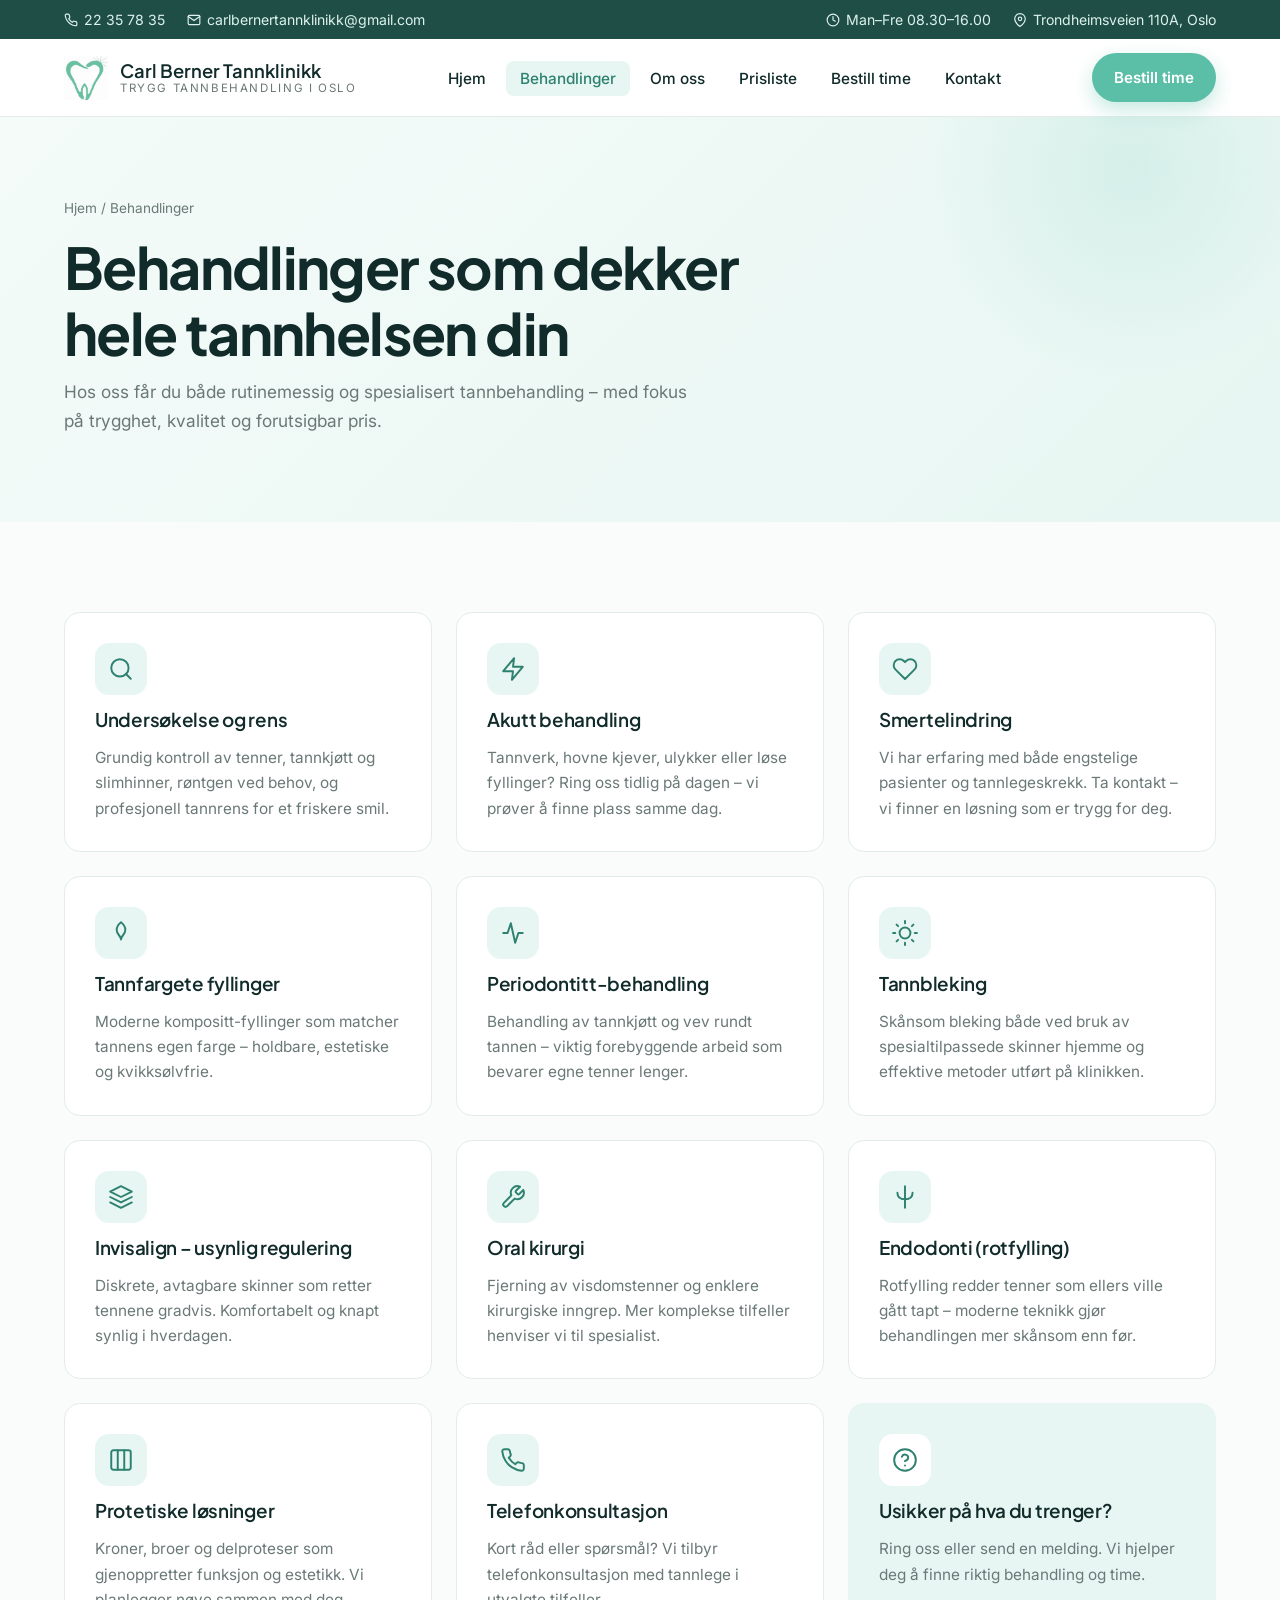
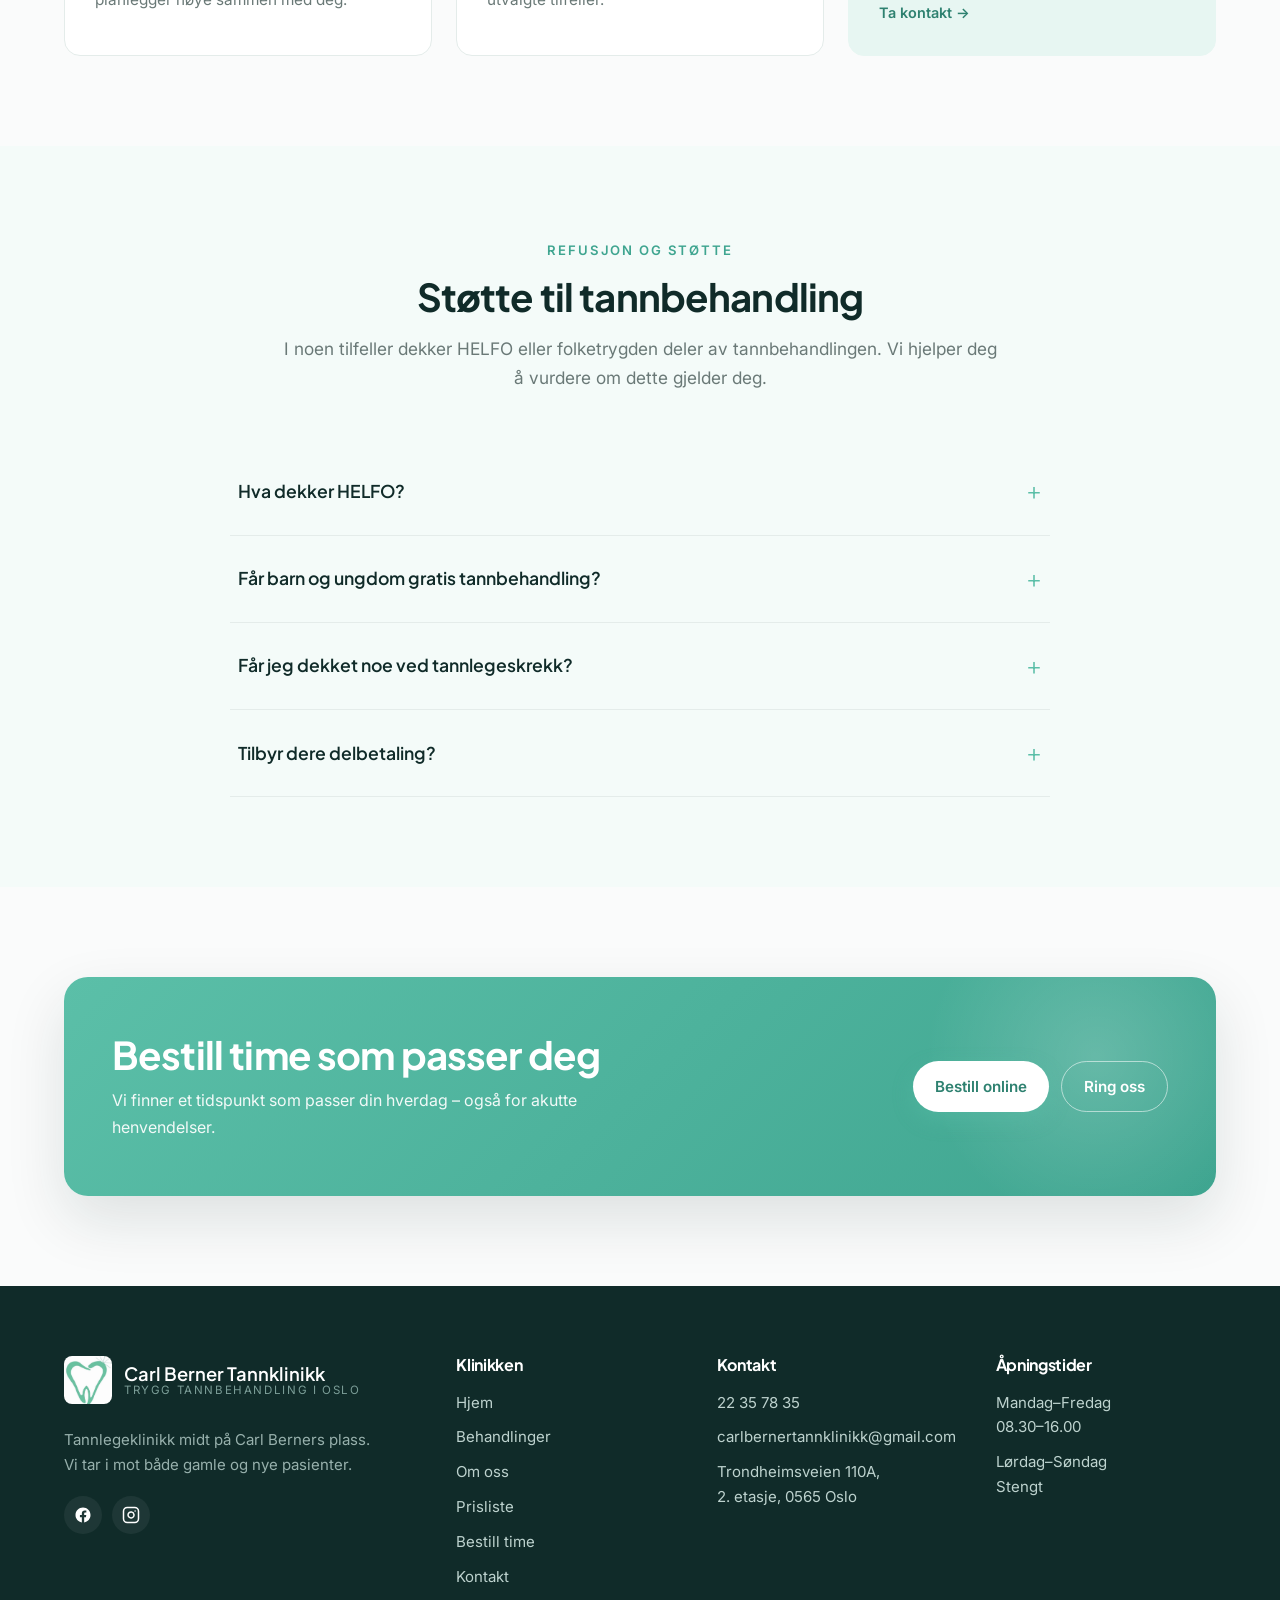
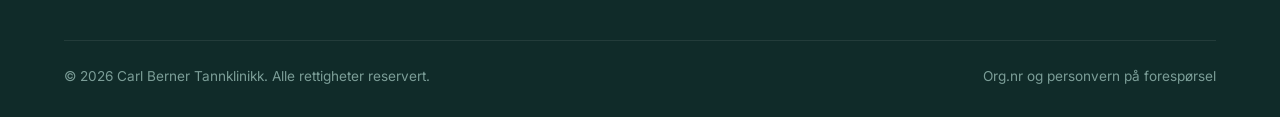
==== behandlinger.html @ 20207549 "Initial commit: Carl Berner Tannklinikk website Modern static site for Carl Berner Tannklinikk with:" ====
<!DOCTYPE html>
<html lang="no">
<head>
  <meta charset="UTF-8" />
  <meta name="viewport" content="width=device-width, initial-scale=1.0" />
  <title>Behandlinger – Carl Berner Tannklinikk</title>
  <meta name="description" content="Vi tilbyr et bredt spekter av tannbehandlinger: undersøkelse, akutt, Invisalign, bleking, fyllinger, kirurgi, rotfylling og protetiske løsninger." />
  <link rel="icon" type="image/png" href="images/logo-symbol.jpg" />
  <link rel="preconnect" href="https://fonts.googleapis.com">
  <link rel="preconnect" href="https://fonts.gstatic.com" crossorigin>
  <link href="https://fonts.googleapis.com/css2?family=Plus+Jakarta+Sans:wght@400;500;600;700;800&family=Inter:wght@400;500;600;700&display=swap" rel="stylesheet">
  <link rel="stylesheet" href="css/style.css" />
</head>
<body>

  <div class="topbar">
    <div class="inner">
      <div class="left">
        <a class="item" href="tel:+4722357835">
          <svg viewBox="0 0 24 24" fill="none" stroke="currentColor" stroke-width="2" stroke-linecap="round" stroke-linejoin="round"><path d="M22 16.92v3a2 2 0 0 1-2.18 2 19.79 19.79 0 0 1-8.63-3.07 19.5 19.5 0 0 1-6-6 19.79 19.79 0 0 1-3.07-8.67A2 2 0 0 1 4.11 2h3a2 2 0 0 1 2 1.72c.13.96.37 1.9.72 2.81a2 2 0 0 1-.45 2.11L8.09 9.91a16 16 0 0 0 6 6l1.27-1.27a2 2 0 0 1 2.11-.45c.91.35 1.85.59 2.81.72A2 2 0 0 1 22 16.92z"/></svg>
          22 35 78 35
        </a>
        <a class="item hide-mobile" href="mailto:carlbernertannklinikk@gmail.com">
          <svg viewBox="0 0 24 24" fill="none" stroke="currentColor" stroke-width="2" stroke-linecap="round" stroke-linejoin="round"><path d="M4 4h16c1.1 0 2 .9 2 2v12c0 1.1-.9 2-2 2H4c-1.1 0-2-.9-2-2V6c0-1.1.9-2 2-2z"/><polyline points="22,6 12,13 2,6"/></svg>
          carlbernertannklinikk@gmail.com
        </a>
      </div>
      <div class="right">
        <span class="item">
          <svg viewBox="0 0 24 24" fill="none" stroke="currentColor" stroke-width="2" stroke-linecap="round" stroke-linejoin="round"><circle cx="12" cy="12" r="10"/><polyline points="12 6 12 12 16 14"/></svg>
          Man–Fre 08.30–16.00
        </span>
        <span class="item hide-mobile">
          <svg viewBox="0 0 24 24" fill="none" stroke="currentColor" stroke-width="2" stroke-linecap="round" stroke-linejoin="round"><path d="M21 10c0 7-9 13-9 13s-9-6-9-13a9 9 0 0 1 18 0z"/><circle cx="12" cy="10" r="3"/></svg>
          Trondheimsveien 110A, Oslo
        </span>
      </div>
    </div>
  </div>

  <header class="site-header">
    <nav class="nav" aria-label="Hovedmeny">
      <a href="index.html" class="brand">
        <img src="images/logo-symbol.jpg" alt="Carl Berner Tannklinikk logo" />
        <span class="word">
          <b>Carl Berner Tannklinikk</b>
          <small>Trygg tannbehandling i Oslo</small>
        </span>
      </a>
      <ul class="nav-links">
        <li><a href="index.html">Hjem</a></li>
        <li><a href="behandlinger.html">Behandlinger</a></li>
        <li><a href="om-oss.html">Om oss</a></li>
        <li><a href="prisliste.html">Prisliste</a></li>
        <li><a href="bestill-time.html">Bestill time</a></li>
        <li><a href="kontakt.html">Kontakt</a></li>
      </ul>
      <div class="nav-cta">
        <a class="btn btn-primary" href="bestill-time.html">Bestill time</a>
        <button class="menu-toggle" aria-label="Åpne meny" aria-expanded="false"><span></span></button>
      </div>
    </nav>
  </header>

  <!-- Page header -->
  <section class="page-header">
    <div class="container">
      <div class="crumbs"><a href="index.html">Hjem</a> / Behandlinger</div>
      <h1>Behandlinger som dekker hele tannhelsen din</h1>
      <p>Hos oss får du både rutinemessig og spesialisert tannbehandling – med fokus på trygghet, kvalitet og forutsigbar pris.</p>
    </div>
  </section>

  <!-- Treatments -->
  <section>
    <div class="container">
      <div class="services-grid">
        <article id="undersokelse" class="service-card reveal">
          <div class="icon">
            <svg viewBox="0 0 24 24" fill="none" stroke="currentColor" stroke-width="1.8" stroke-linecap="round" stroke-linejoin="round"><circle cx="11" cy="11" r="8"/><line x1="21" y1="21" x2="16.65" y2="16.65"/></svg>
          </div>
          <h3>Undersøkelse og rens</h3>
          <p>Grundig kontroll av tenner, tannkjøtt og slimhinner, røntgen ved behov, og profesjonell tannrens for et friskere smil.</p>
        </article>

        <article id="akutt" class="service-card reveal">
          <div class="icon">
            <svg viewBox="0 0 24 24" fill="none" stroke="currentColor" stroke-width="1.8" stroke-linecap="round" stroke-linejoin="round"><polygon points="13 2 3 14 12 14 11 22 21 10 12 10 13 2"/></svg>
          </div>
          <h3>Akutt behandling</h3>
          <p>Tannverk, hovne kjever, ulykker eller løse fyllinger? Ring oss tidlig på dagen – vi prøver å finne plass samme dag.</p>
        </article>

        <article id="smerte" class="service-card reveal">
          <div class="icon">
            <svg viewBox="0 0 24 24" fill="none" stroke="currentColor" stroke-width="1.8" stroke-linecap="round" stroke-linejoin="round"><path d="M20.84 4.61a5.5 5.5 0 0 0-7.78 0L12 5.67l-1.06-1.06a5.5 5.5 0 0 0-7.78 7.78l1.06 1.06L12 21.23l7.78-7.78 1.06-1.06a5.5 5.5 0 0 0 0-7.78z"/></svg>
          </div>
          <h3>Smertelindring</h3>
          <p>Vi har erfaring med både engstelige pasienter og tannlegeskrekk. Ta kontakt – vi finner en løsning som er trygg for deg.</p>
        </article>

        <article id="fyllinger" class="service-card reveal">
          <div class="icon">
            <svg viewBox="0 0 24 24" fill="none" stroke="currentColor" stroke-width="1.8" stroke-linecap="round" stroke-linejoin="round"><path d="M12 2C9.5 4 8 6.5 8 9c0 5 4 5 4 9 0-4 4-4 4-9 0-2.5-1.5-5-4-7z"/></svg>
          </div>
          <h3>Tannfargete fyllinger</h3>
          <p>Moderne kompositt-fyllinger som matcher tannens egen farge – holdbare, estetiske og kvikksølvfrie.</p>
        </article>

        <article id="periodontitt" class="service-card reveal">
          <div class="icon">
            <svg viewBox="0 0 24 24" fill="none" stroke="currentColor" stroke-width="1.8" stroke-linecap="round" stroke-linejoin="round"><path d="M3 12h4l3-9 4 18 3-9h4"/></svg>
          </div>
          <h3>Periodontitt-behandling</h3>
          <p>Behandling av tannkjøtt og vev rundt tannen – viktig forebyggende arbeid som bevarer egne tenner lenger.</p>
        </article>

        <article id="bleking" class="service-card reveal">
          <div class="icon">
            <svg viewBox="0 0 24 24" fill="none" stroke="currentColor" stroke-width="1.8" stroke-linecap="round" stroke-linejoin="round"><circle cx="12" cy="12" r="5"/><line x1="12" y1="1" x2="12" y2="3"/><line x1="12" y1="21" x2="12" y2="23"/><line x1="4.22" y1="4.22" x2="5.64" y2="5.64"/><line x1="18.36" y1="18.36" x2="19.78" y2="19.78"/><line x1="1" y1="12" x2="3" y2="12"/><line x1="21" y1="12" x2="23" y2="12"/><line x1="4.22" y1="19.78" x2="5.64" y2="18.36"/><line x1="18.36" y1="5.64" x2="19.78" y2="4.22"/></svg>
          </div>
          <h3>Tannbleking</h3>
          <p>Skånsom bleking både ved bruk av spesialtilpassede skinner hjemme og effektive metoder utført på klinikken.</p>
        </article>

        <article id="invisalign" class="service-card reveal">
          <div class="icon">
            <svg viewBox="0 0 24 24" fill="none" stroke="currentColor" stroke-width="1.8" stroke-linecap="round" stroke-linejoin="round"><path d="M12 2L2 7l10 5 10-5-10-5z"/><polyline points="2 17 12 22 22 17"/><polyline points="2 12 12 17 22 12"/></svg>
          </div>
          <h3>Invisalign – usynlig regulering</h3>
          <p>Diskrete, avtagbare skinner som retter tennene gradvis. Komfortabelt og knapt synlig i hverdagen.</p>
        </article>

        <article id="kirurgi" class="service-card reveal">
          <div class="icon">
            <svg viewBox="0 0 24 24" fill="none" stroke="currentColor" stroke-width="1.8" stroke-linecap="round" stroke-linejoin="round"><path d="M14.7 6.3a1 1 0 0 0 0 1.4l1.6 1.6a1 1 0 0 0 1.4 0l3.77-3.77a6 6 0 0 1-7.94 7.94l-6.91 6.91a2.12 2.12 0 0 1-3-3l6.91-6.91a6 6 0 0 1 7.94-7.94l-3.76 3.76z"/></svg>
          </div>
          <h3>Oral kirurgi</h3>
          <p>Fjerning av visdomstenner og enklere kirurgiske inngrep. Mer komplekse tilfeller henviser vi til spesialist.</p>
        </article>

        <article id="endodonti" class="service-card reveal">
          <div class="icon">
            <svg viewBox="0 0 24 24" fill="none" stroke="currentColor" stroke-width="1.8" stroke-linecap="round" stroke-linejoin="round"><path d="M12 2v20"/><path d="M5 8c0 4 3 6 7 6s7-2 7-6"/></svg>
          </div>
          <h3>Endodonti (rotfylling)</h3>
          <p>Rotfylling redder tenner som ellers ville gått tapt – moderne teknikk gjør behandlingen mer skånsom enn før.</p>
        </article>

        <article id="protetikk" class="service-card reveal">
          <div class="icon">
            <svg viewBox="0 0 24 24" fill="none" stroke="currentColor" stroke-width="1.8" stroke-linecap="round" stroke-linejoin="round"><rect x="3" y="3" width="18" height="18" rx="2" ry="2"/><line x1="9" y1="3" x2="9" y2="21"/><line x1="15" y1="3" x2="15" y2="21"/></svg>
          </div>
          <h3>Protetiske løsninger</h3>
          <p>Kroner, broer og delproteser som gjenoppretter funksjon og estetikk. Vi planlegger nøye sammen med deg.</p>
        </article>

        <article id="telefon" class="service-card reveal">
          <div class="icon">
            <svg viewBox="0 0 24 24" fill="none" stroke="currentColor" stroke-width="1.8" stroke-linecap="round" stroke-linejoin="round"><path d="M22 16.92v3a2 2 0 0 1-2.18 2 19.79 19.79 0 0 1-8.63-3.07 19.5 19.5 0 0 1-6-6 19.79 19.79 0 0 1-3.07-8.67A2 2 0 0 1 4.11 2h3a2 2 0 0 1 2 1.72c.13.96.37 1.9.72 2.81a2 2 0 0 1-.45 2.11L8.09 9.91a16 16 0 0 0 6 6l1.27-1.27a2 2 0 0 1 2.11-.45c.91.35 1.85.59 2.81.72A2 2 0 0 1 22 16.92z"/></svg>
          </div>
          <h3>Telefonkonsultasjon</h3>
          <p>Kort råd eller spørsmål? Vi tilbyr telefonkonsultasjon med tannlege i utvalgte tilfeller.</p>
        </article>

        <article id="hvilken" class="service-card reveal" style="background:var(--primary-soft); border-color:var(--primary-soft);">
          <div class="icon" style="background:#fff;">
            <svg viewBox="0 0 24 24" fill="none" stroke="currentColor" stroke-width="1.8" stroke-linecap="round" stroke-linejoin="round"><circle cx="12" cy="12" r="10"/><path d="M9.09 9a3 3 0 0 1 5.83 1c0 2-3 3-3 3"/><line x1="12" y1="17" x2="12.01" y2="17"/></svg>
          </div>
          <h3>Usikker på hva du trenger?</h3>
          <p>Ring oss eller send en melding. Vi hjelper deg å finne riktig behandling og time.</p>
          <a class="more" href="kontakt.html">Ta kontakt →</a>
        </article>
      </div>
    </div>
  </section>

  <!-- Støtte -->
  <section class="bg-soft">
    <div class="container">
      <div class="section-head reveal">
        <span class="eyebrow">Refusjon og støtte</span>
        <h2>Støtte til tannbehandling</h2>
        <p>I noen tilfeller dekker HELFO eller folketrygden deler av tannbehandlingen. Vi hjelper deg å vurdere om dette gjelder deg.</p>
      </div>

      <div class="faq-list">
        <details class="faq-item reveal">
          <summary>Hva dekker HELFO?</summary>
          <div class="answer">HELFO kan gi støtte ved blant annet alvorlig periodontitt, sjeldne tilstander, ulykker og kirurgi i munnhulen. Du må normalt være henvist eller ha utredning. Vi vurderer dette i samråd med deg under undersøkelse.</div>
        </details>
        <details class="faq-item reveal">
          <summary>Får barn og ungdom gratis tannbehandling?</summary>
          <div class="answer">Barn og unge under 19 år har rett til gratis behandling i den offentlige tannhelsetjenesten. For unge voksne 19–24 år dekker det offentlige normalt 75 % i offentlig regi. Vi er en privat klinikk og henviser eventuelt videre.</div>
        </details>
        <details class="faq-item reveal">
          <summary>Får jeg dekket noe ved tannlegeskrekk?</summary>
          <div class="answer">Det finnes egne ordninger (TOO) for personer med tortur, overgrep eller alvorlig tannlegeskrekk. Vi er ikke en TOO-klinikk, men vi tar gjerne en samtale om hvordan vi best kan hjelpe deg.</div>
        </details>
        <details class="faq-item reveal">
          <summary>Tilbyr dere delbetaling?</summary>
          <div class="answer">For større behandlinger snakker vi gjerne med deg om muligheter for ekstern delbetaling/finansiering via vanlige aktører. Du får en tydelig plan og pris i forkant.</div>
        </details>
      </div>
    </div>
  </section>

  <!-- CTA -->
  <section>
    <div class="container">
      <div class="cta-banner reveal">
        <div>
          <h2>Bestill time som passer deg</h2>
          <p>Vi finner et tidspunkt som passer din hverdag – også for akutte henvendelser.</p>
        </div>
        <div class="actions">
          <a class="btn btn-primary" href="bestill-time.html">Bestill online</a>
          <a class="btn btn-ghost" href="tel:+4722357835">Ring oss</a>
        </div>
      </div>
    </div>
  </section>

  <!-- Footer -->
  <footer class="site-footer">
    <div class="container">
      <div class="footer-grid">
        <div class="footer-brand">
          <a href="index.html" class="brand">
            <img src="images/logo-symbol.jpg" alt="Carl Berner Tannklinikk" style="height:48px; border-radius:8px;" />
            <span class="word"><b>Carl Berner Tannklinikk</b><small>Trygg tannbehandling i Oslo</small></span>
          </a>
          <p>Tannlegeklinikk midt på Carl Berners plass. Vi tar i mot både gamle og nye pasienter.</p>
          <div class="socials">
            <a href="https://facebook.com/carlbernertannklinikk" target="_blank" rel="noopener" aria-label="Facebook"><svg viewBox="0 0 24 24" fill="currentColor"><path d="M22 12.07C22 6.51 17.52 2 12 2S2 6.51 2 12.07c0 5.02 3.66 9.18 8.44 9.93v-7.02H7.9v-2.91h2.54V9.85c0-2.51 1.49-3.89 3.77-3.89 1.09 0 2.24.2 2.24.2v2.47h-1.26c-1.24 0-1.63.78-1.63 1.57v1.88h2.78l-.44 2.91h-2.34V22c4.78-.75 8.44-4.91 8.44-9.93z"/></svg></a>
            <a href="https://instagram.com/carlbernertannklinikk" target="_blank" rel="noopener" aria-label="Instagram"><svg viewBox="0 0 24 24" fill="none" stroke="currentColor" stroke-width="2" stroke-linecap="round" stroke-linejoin="round"><rect x="2" y="2" width="20" height="20" rx="5" ry="5"/><path d="M16 11.37A4 4 0 1 1 12.63 8 4 4 0 0 1 16 11.37z"/><line x1="17.5" y1="6.5" x2="17.51" y2="6.5"/></svg></a>
          </div>
        </div>
        <div>
          <h4>Klinikken</h4>
          <ul>
            <li><a href="index.html">Hjem</a></li>
            <li><a href="behandlinger.html">Behandlinger</a></li>
            <li><a href="om-oss.html">Om oss</a></li>
            <li><a href="prisliste.html">Prisliste</a></li>
            <li><a href="bestill-time.html">Bestill time</a></li>
        <li><a href="kontakt.html">Kontakt</a></li>
          </ul>
        </div>
        <div>
          <h4>Kontakt</h4>
          <ul>
            <li><a href="tel:+4722357835">22 35 78 35</a></li>
            <li><a href="mailto:carlbernertannklinikk@gmail.com">carlbernertannklinikk@gmail.com</a></li>
            <li>Trondheimsveien 110A,<br/>2. etasje, 0565 Oslo</li>
          </ul>
        </div>
        <div>
          <h4>Åpningstider</h4>
          <ul>
            <li>Mandag–Fredag<br/>08.30–16.00</li>
            <li>Lørdag–Søndag<br/>Stengt</li>
          </ul>
        </div>
      </div>
      <div class="copyright">
        <span>© <span data-year>2026</span> Carl Berner Tannklinikk. Alle rettigheter reservert.</span>
        <span>Org.nr og personvern på forespørsel</span>
      </div>
    </div>
  </footer>

  <a class="floating-call" href="tel:+4722357835" aria-label="Ring oss"><svg viewBox="0 0 24 24" fill="none" stroke="currentColor" stroke-width="2" stroke-linecap="round" stroke-linejoin="round"><path d="M22 16.92v3a2 2 0 0 1-2.18 2 19.79 19.79 0 0 1-8.63-3.07 19.5 19.5 0 0 1-6-6 19.79 19.79 0 0 1-3.07-8.67A2 2 0 0 1 4.11 2h3a2 2 0 0 1 2 1.72c.13.96.37 1.9.72 2.81a2 2 0 0 1-.45 2.11L8.09 9.91a16 16 0 0 0 6 6l1.27-1.27a2 2 0 0 1 2.11-.45c.91.35 1.85.59 2.81.72A2 2 0 0 1 22 16.92z"/></svg></a>
  <script src="js/script.js"></script>
</body>
</html>
---- css/style.css ----
/* =========================================================
   Carl Berner Tannklinikk – moderne stil
   ========================================================= */

:root {
  --primary: #5BBFA8;
  --primary-dark: #3FA590;
  --primary-darker: #2E8170;
  --primary-soft: #E7F6F2;
  --primary-softer: #F4FBF9;
  --accent: #1F4E47;
  --ink: #102B29;
  --text: #2C3D3B;
  --muted: #6A7977;
  --line: #E4ECEA;
  --bg: #FAFBFB;
  --surface: #FFFFFF;
  --warning: #E27D60;
  --max-width: 1200px;
  --radius-sm: 10px;
  --radius: 16px;
  --radius-lg: 24px;
  --shadow-sm: 0 2px 8px rgba(16, 43, 41, 0.04);
  --shadow: 0 12px 36px rgba(16, 43, 41, 0.08);
  --shadow-lg: 0 24px 60px rgba(16, 43, 41, 0.12);
  --t: 220ms cubic-bezier(.4, 0, .2, 1);
  --font-sans: "Inter", -apple-system, BlinkMacSystemFont, "Segoe UI", Roboto, "Helvetica Neue", Arial, sans-serif;
  --font-display: "Plus Jakarta Sans", "Inter", -apple-system, BlinkMacSystemFont, sans-serif;
}

* { box-sizing: border-box; }
html { scroll-behavior: smooth; -webkit-text-size-adjust: 100%; }
html, body { margin: 0; padding: 0; }
body {
  font-family: var(--font-sans);
  font-size: 16px;
  line-height: 1.65;
  color: var(--text);
  background: var(--bg);
  -webkit-font-smoothing: antialiased;
  -moz-osx-font-smoothing: grayscale;
}
img { max-width: 100%; display: block; }
a { color: var(--primary-dark); text-decoration: none; transition: color var(--t); }
a:hover { color: var(--primary-darker); }

h1, h2, h3, h4 {
  font-family: var(--font-display);
  font-weight: 700;
  color: var(--ink);
  letter-spacing: -0.022em;
  margin: 0 0 .6em;
  line-height: 1.15;
}
h1 { font-weight: 700; letter-spacing: -0.028em; }
h2 { font-weight: 700; }
h3 { font-weight: 600; letter-spacing: -0.015em; }
h1 { font-size: clamp(2.1rem, 4.6vw, 3.6rem); }
h2 { font-size: clamp(1.7rem, 3vw, 2.4rem); }
h3 { font-size: 1.3rem; }
p  { margin: 0 0 1em; }

.container {
  width: 100%;
  max-width: var(--max-width);
  margin: 0 auto;
  padding: 0 24px;
}

/* ---------- Top utility bar ---------- */
.topbar {
  background: var(--accent);
  color: #DDF1ED;
  font-size: .88rem;
}
.topbar .inner {
  display: flex;
  justify-content: space-between;
  align-items: center;
  gap: 16px;
  padding: 8px 24px;
  max-width: var(--max-width);
  margin: 0 auto;
  flex-wrap: wrap;
}
.topbar a { color: #DDF1ED; }
.topbar a:hover { color: #fff; }
.topbar .left, .topbar .right { display: flex; gap: 22px; flex-wrap: wrap; }
.topbar .item { display: inline-flex; align-items: center; gap: 6px; }
.topbar svg { width: 14px; height: 14px; flex-shrink: 0; }

/* ---------- Header / Nav ---------- */
.site-header {
  position: sticky;
  top: 0;
  z-index: 50;
  background: rgba(255,255,255,0.92);
  backdrop-filter: saturate(180%) blur(14px);
  -webkit-backdrop-filter: saturate(180%) blur(14px);
  border-bottom: 1px solid var(--line);
}
.nav {
  max-width: var(--max-width);
  margin: 0 auto;
  padding: 14px 24px;
  display: flex;
  align-items: center;
  justify-content: space-between;
  gap: 20px;
}
.brand {
  display: inline-flex;
  align-items: center;
  gap: 12px;
  text-decoration: none;
}
.brand img { height: 44px; width: auto; }
.brand .word {
  display: flex;
  flex-direction: column;
  line-height: 1.1;
}
.brand .word b {
  font-family: var(--font-display);
  font-size: 1.15rem;
  color: var(--ink);
  font-weight: 600;
}
.brand .word small {
  font-size: .72rem;
  letter-spacing: .14em;
  text-transform: uppercase;
  color: var(--muted);
}

.nav-links {
  list-style: none;
  margin: 0;
  padding: 0;
  display: flex;
  gap: 6px;
  align-items: center;
}
.nav-links a {
  color: var(--ink);
  font-weight: 500;
  font-size: .96rem;
  padding: 8px 14px;
  border-radius: 8px;
  transition: background var(--t), color var(--t);
}
.nav-links a:hover, .nav-links a.active {
  background: var(--primary-soft);
  color: var(--primary-darker);
}

.nav-cta { display: inline-flex; align-items: center; gap: 10px; }

.btn {
  display: inline-flex;
  align-items: center;
  justify-content: center;
  gap: 8px;
  padding: 12px 22px;
  border-radius: 999px;
  font-weight: 600;
  font-size: .95rem;
  text-decoration: none;
  transition: transform var(--t), box-shadow var(--t), background var(--t), color var(--t);
  cursor: pointer;
  border: none;
  white-space: nowrap;
  font-family: inherit;
}
.btn-primary {
  background: var(--primary);
  color: #fff;
  box-shadow: 0 8px 20px rgba(91,191,168,0.35);
}
.btn-primary:hover {
  background: var(--primary-dark);
  color: #fff;
  transform: translateY(-1px);
  box-shadow: 0 12px 28px rgba(91,191,168,0.45);
}
.btn-ghost {
  background: transparent;
  color: var(--ink);
  border: 1.5px solid var(--line);
}
.btn-ghost:hover {
  border-color: var(--primary);
  color: var(--primary-darker);
  background: var(--primary-softer);
}
.btn-dark {
  background: var(--ink);
  color: #fff;
}
.btn-dark:hover { background: var(--accent); color: #fff; }

.menu-toggle {
  display: none;
  background: none;
  border: none;
  width: 42px;
  height: 42px;
  cursor: pointer;
  padding: 0;
  align-items: center;
  justify-content: center;
  border-radius: 10px;
}
.menu-toggle:hover { background: var(--primary-soft); }
.menu-toggle span {
  display: block;
  width: 22px;
  height: 2px;
  background: var(--ink);
  position: relative;
  transition: transform var(--t), opacity var(--t);
}
.menu-toggle span::before,
.menu-toggle span::after {
  content: "";
  position: absolute;
  width: 22px; height: 2px;
  background: var(--ink);
  left: 0;
  transition: transform var(--t);
}
.menu-toggle span::before { top: -7px; }
.menu-toggle span::after  { top:  7px; }
.menu-toggle.open span { background: transparent; }
.menu-toggle.open span::before { transform: translateY(7px) rotate(45deg); }
.menu-toggle.open span::after  { transform: translateY(-7px) rotate(-45deg); }

@media (max-width: 980px) {
  .nav-links {
    position: fixed;
    inset: 64px 0 auto 0;
    background: #fff;
    flex-direction: column;
    align-items: stretch;
    padding: 16px;
    gap: 4px;
    border-bottom: 1px solid var(--line);
    transform: translateY(-110%);
    transition: transform var(--t);
    box-shadow: var(--shadow);
  }
  .nav-links.open { transform: translateY(0); }
  .nav-links a { padding: 14px 16px; font-size: 1rem; }
  .menu-toggle { display: inline-flex; }
  .nav-cta .btn { padding: 10px 16px; font-size: .88rem; }
  .brand .word small { display: none; }
}

/* ---------- Hero ---------- */
.hero {
  position: relative;
  padding: 80px 0 100px;
  overflow: hidden;
}
.hero-grid {
  display: grid;
  grid-template-columns: 1.1fr 1fr;
  gap: 72px;
  align-items: center;
}
.hero-eyebrow {
  display: inline-flex;
  align-items: center;
  gap: 8px;
  background: var(--primary-soft);
  color: var(--primary-darker);
  font-weight: 600;
  font-size: .82rem;
  letter-spacing: .05em;
  padding: 6px 14px;
  border-radius: 999px;
  margin-bottom: 20px;
  text-transform: uppercase;
}
.hero h1 {
  font-size: clamp(2.4rem, 5vw, 4rem);
  margin-bottom: 24px;
}
.hero h1 em {
  font-style: italic;
  color: var(--primary-dark);
  font-weight: 400;
}
.hero p.lead {
  font-size: 1.15rem;
  color: var(--muted);
  max-width: 520px;
  margin-bottom: 32px;
}
.hero-actions { display: flex; gap: 14px; flex-wrap: wrap; }
.hero-trust {
  margin-top: 40px;
  display: flex;
  gap: 32px;
  flex-wrap: wrap;
}
.hero-trust .item {
  display: flex;
  align-items: center;
  gap: 10px;
  color: var(--text);
  font-size: .92rem;
}
.hero-trust .item svg {
  width: 22px; height: 22px;
  color: var(--primary);
  flex-shrink: 0;
}

.hero-visual {
  position: relative;
  aspect-ratio: 4 / 5;
  border-radius: var(--radius-lg);
  overflow: hidden;
  box-shadow: var(--shadow-lg);
}
.hero-visual img { width: 100%; height: 100%; object-fit: cover; }
.hero-visual .badge-card {
  position: absolute;
  bottom: 24px;
  left: 24px;
  right: 24px;
  background: rgba(255,255,255,0.96);
  backdrop-filter: blur(8px);
  border-radius: var(--radius);
  padding: 18px 22px;
  display: flex;
  align-items: center;
  gap: 14px;
  box-shadow: var(--shadow);
}
.hero-visual .badge-card .icon {
  width: 44px; height: 44px;
  background: var(--primary-soft);
  border-radius: 12px;
  display: grid; place-items: center;
  color: var(--primary-dark);
}
.hero-visual .badge-card .icon svg { width: 22px; height: 22px; }
.hero-visual .badge-card .text { line-height: 1.3; }
.hero-visual .badge-card b { color: var(--ink); font-size: 1rem; display: block; }
.hero-visual .badge-card small { color: var(--muted); font-size: .85rem; }

.hero::before {
  content: "";
  position: absolute;
  width: 600px; height: 600px;
  background: radial-gradient(circle, rgba(91,191,168,0.18), transparent 60%);
  top: -200px; right: -150px;
  z-index: -1;
  border-radius: 50%;
}

@media (max-width: 980px) {
  .hero { padding: 50px 0 70px; }
  .hero-grid { grid-template-columns: 1fr; gap: 40px; }
  .hero-visual { aspect-ratio: 4/3; max-height: 460px; }
}

/* ---------- Sections ---------- */
section { padding: 90px 0; }
.section-head {
  text-align: center;
  max-width: 720px;
  margin: 0 auto 56px;
}
.section-head .eyebrow {
  display: inline-block;
  font-size: .82rem;
  letter-spacing: .14em;
  text-transform: uppercase;
  color: var(--primary-dark);
  font-weight: 600;
  margin-bottom: 14px;
}
.section-head h2 { margin-bottom: 16px; }
.section-head p { color: var(--muted); font-size: 1.08rem; }

@media (max-width: 700px) {
  section { padding: 64px 0; }
  .section-head { margin-bottom: 36px; }
}

/* ---------- Trust strip ---------- */
.trust-strip {
  background: var(--primary-soft);
  padding: 28px 0;
}
.trust-strip .row {
  display: grid;
  grid-template-columns: repeat(4, 1fr);
  gap: 24px;
  text-align: center;
}
.trust-strip .stat b {
  display: block;
  font-family: var(--font-display);
  font-size: 1.9rem;
  color: var(--accent);
  line-height: 1;
}
.trust-strip .stat span {
  font-size: .9rem;
  color: var(--muted);
}
@media (max-width: 700px) {
  .trust-strip .row { grid-template-columns: repeat(2, 1fr); gap: 22px; }
}

/* ---------- Services ---------- */
.services-grid {
  display: grid;
  grid-template-columns: repeat(3, 1fr);
  gap: 24px;
}
.service-card {
  background: var(--surface);
  border: 1px solid var(--line);
  border-radius: var(--radius);
  padding: 30px;
  transition: transform var(--t), box-shadow var(--t), border-color var(--t);
  display: flex;
  flex-direction: column;
  gap: 14px;
}
.service-card:hover {
  transform: translateY(-4px);
  box-shadow: var(--shadow);
  border-color: var(--primary-soft);
}
.service-card .icon {
  width: 52px; height: 52px;
  border-radius: 14px;
  background: var(--primary-soft);
  color: var(--primary-darker);
  display: grid; place-items: center;
}
.service-card .icon svg { width: 26px; height: 26px; }
.service-card h3 {
  font-size: 1.18rem;
  margin: 0;
  font-family: var(--font-display);
}
.service-card p { margin: 0; color: var(--muted); font-size: .96rem; }
.service-card .more {
  margin-top: auto;
  color: var(--primary-darker);
  font-weight: 600;
  font-size: .9rem;
  display: inline-flex;
  align-items: center;
  gap: 6px;
}

@media (max-width: 900px) { .services-grid { grid-template-columns: repeat(2, 1fr); } }
@media (max-width: 600px) { .services-grid { grid-template-columns: 1fr; } }

/* ---------- About / Split ---------- */
.split {
  display: grid;
  grid-template-columns: 1fr 1fr;
  gap: 64px;
  align-items: center;
}
.split.reverse > :first-child { order: 2; }
.split-image {
  border-radius: var(--radius-lg);
  overflow: hidden;
  box-shadow: var(--shadow-lg);
  aspect-ratio: 4/5;
}
.split-image img { width: 100%; height: 100%; object-fit: cover; }
.split-text h2 { margin-bottom: 22px; }
.split-text p { font-size: 1.05rem; color: var(--text); }
.bullet-list {
  list-style: none;
  padding: 0;
  margin: 24px 0 0;
  display: grid;
  gap: 12px;
}
.bullet-list li {
  display: flex;
  align-items: flex-start;
  gap: 12px;
  font-size: .98rem;
  color: var(--text);
}
.bullet-list svg {
  width: 22px; height: 22px;
  color: var(--primary);
  flex-shrink: 0;
  margin-top: 2px;
}
@media (max-width: 900px) {
  .split { grid-template-columns: 1fr; gap: 36px; }
  .split.reverse > :first-child { order: 0; }
  .split-image { aspect-ratio: 4/3; }
}

/* ---------- Process ---------- */
.process-grid {
  display: grid;
  grid-template-columns: repeat(4, 1fr);
  gap: 24px;
  counter-reset: step;
}
.process-step {
  background: var(--surface);
  border-radius: var(--radius);
  padding: 28px 24px;
  border: 1px solid var(--line);
  position: relative;
}
.process-step .num {
  font-family: var(--font-display);
  font-size: 2.4rem;
  color: var(--primary);
  font-weight: 600;
  line-height: 1;
  margin-bottom: 14px;
}
.process-step h3 { font-size: 1.05rem; margin: 0 0 8px; }
.process-step p { font-size: .92rem; color: var(--muted); margin: 0; }

@media (max-width: 900px) { .process-grid { grid-template-columns: repeat(2, 1fr); } }
@media (max-width: 500px) { .process-grid { grid-template-columns: 1fr; } }

/* ---------- Sections backgrounds ---------- */
.bg-soft { background: var(--primary-softer); }
.bg-accent {
  background: linear-gradient(135deg, var(--accent), #15403B);
  color: #DDF1ED;
}
.bg-accent h1, .bg-accent h2, .bg-accent h3 { color: #fff; }

/* ---------- CTA banner ---------- */
.cta-banner {
  background: linear-gradient(135deg, var(--primary), var(--primary-dark));
  border-radius: var(--radius-lg);
  padding: 56px 48px;
  color: #fff;
  display: grid;
  grid-template-columns: 1.5fr 1fr;
  gap: 32px;
  align-items: center;
  box-shadow: var(--shadow-lg);
  position: relative;
  overflow: hidden;
}
.cta-banner::before {
  content: "";
  position: absolute;
  width: 400px; height: 400px;
  background: radial-gradient(circle, rgba(255,255,255,0.18), transparent 60%);
  top: -120px; right: -80px;
  border-radius: 50%;
}
.cta-banner h2, .cta-banner p { color: #fff; position: relative; }
.cta-banner h2 { color: #fff; margin-bottom: 10px; }
.cta-banner p { opacity: 0.92; margin: 0; max-width: 520px; }
.cta-banner .actions {
  display: flex;
  gap: 12px;
  justify-content: flex-end;
  flex-wrap: wrap;
  position: relative;
}
.cta-banner .btn-primary { background: #fff; color: var(--primary-darker); }
.cta-banner .btn-primary:hover { background: var(--ink); color: #fff; }
.cta-banner .btn-ghost {
  border-color: rgba(255,255,255,0.55);
  color: #fff;
}
.cta-banner .btn-ghost:hover {
  background: rgba(255,255,255,0.12);
  border-color: #fff;
  color: #fff;
}
@media (max-width: 800px) {
  .cta-banner { grid-template-columns: 1fr; padding: 36px 28px; }
  .cta-banner .actions { justify-content: flex-start; }
}

/* ---------- Testimonials ---------- */
.testimonials {
  display: grid;
  grid-template-columns: repeat(3, 1fr);
  gap: 24px;
}
.testimonial {
  background: var(--surface);
  border-radius: var(--radius);
  padding: 30px;
  border: 1px solid var(--line);
}
.testimonial .stars {
  color: #F2B441;
  letter-spacing: 2px;
  margin-bottom: 14px;
  font-size: 1.05rem;
}
.testimonial p {
  font-style: italic;
  color: var(--text);
  font-size: 1rem;
  line-height: 1.6;
}
.testimonial .author {
  margin-top: 18px;
  font-weight: 600;
  color: var(--ink);
  font-size: .94rem;
}
.testimonial .author small {
  display: block;
  font-weight: 400;
  color: var(--muted);
  font-size: .82rem;
}
@media (max-width: 900px) { .testimonials { grid-template-columns: 1fr; } }

/* ---------- Team ---------- */
.team-grid {
  display: grid;
  grid-template-columns: repeat(3, 1fr);
  gap: 28px;
}
.team-card {
  background: var(--surface);
  border-radius: var(--radius);
  overflow: hidden;
  border: 1px solid var(--line);
  transition: transform var(--t), box-shadow var(--t);
}
.team-card:hover { transform: translateY(-4px); box-shadow: var(--shadow); }
.team-card .photo {
  aspect-ratio: 4/5;
  background: linear-gradient(135deg, var(--primary-soft), #C8EAE2);
  display: grid;
  place-items: center;
  color: var(--primary-darker);
  font-family: var(--font-display);
  font-size: 3rem;
  font-weight: 600;
  overflow: hidden;
}
.team-card .photo img {
  width: 100%;
  height: 100%;
  object-fit: cover;
  transition: transform .6s ease;
}
.team-card:hover .photo img { transform: scale(1.04); }
.team-card .body { padding: 22px; }
.team-card h3 { margin: 0 0 4px; font-size: 1.15rem; }
.team-card .role { color: var(--primary-darker); font-weight: 600; font-size: .88rem; margin: 0 0 12px; }
.team-card p { font-size: .94rem; color: var(--muted); margin: 0; }
@media (max-width: 900px) { .team-grid { grid-template-columns: repeat(2,1fr); } }
@media (max-width: 600px) { .team-grid { grid-template-columns: 1fr; } }

/* ---------- Pricing table ---------- */
.price-table {
  background: var(--surface);
  border-radius: var(--radius);
  border: 1px solid var(--line);
  overflow: hidden;
  box-shadow: var(--shadow-sm);
}
.price-table h3 {
  background: var(--primary-soft);
  margin: 0;
  padding: 18px 28px;
  font-size: 1.15rem;
  color: var(--accent);
}
.price-row {
  display: grid;
  grid-template-columns: 1fr auto;
  gap: 20px;
  padding: 16px 28px;
  border-bottom: 1px solid var(--line);
  align-items: baseline;
}
.price-row:last-child { border-bottom: none; }
.price-row .desc { color: var(--text); }
.price-row .desc small { display: block; color: var(--muted); font-size: .85rem; margin-top: 2px; }
.price-row .amount {
  font-family: var(--font-display);
  font-weight: 600;
  color: var(--ink);
  font-size: 1.05rem;
  white-space: nowrap;
}
.price-disclaimer {
  margin-top: 24px;
  padding: 18px 22px;
  background: var(--primary-softer);
  border-left: 3px solid var(--primary);
  border-radius: var(--radius-sm);
  color: var(--muted);
  font-size: .92rem;
}

/* ---------- Price grid layout & extras ---------- */
.price-grid {
  display: grid;
  grid-template-columns: repeat(2, 1fr);
  gap: 28px;
}
@media (max-width: 800px) { .price-grid { grid-template-columns: 1fr; } }

.info-bar {
  display: flex;
  flex-wrap: wrap;
  gap: 12px;
  justify-content: center;
  margin-bottom: 28px;
}
.info-pill {
  display: inline-flex;
  align-items: center;
  gap: 10px;
  padding: 10px 18px;
  background: var(--surface);
  border: 1px solid var(--line);
  border-radius: 999px;
  font-size: .92rem;
  color: var(--text);
}
.info-pill svg { width: 16px; height: 16px; color: var(--primary-dark); flex-shrink: 0; }
.info-pill.highlight {
  background: var(--primary);
  color: #fff;
  border-color: var(--primary);
  box-shadow: 0 8px 20px rgba(91,191,168,0.3);
}
.info-pill.highlight svg { color: #fff; }

.prose-intro {
  max-width: 760px;
  margin: 0 auto 40px;
  text-align: center;
  color: var(--muted);
  font-size: 1.05rem;
}

.terms-grid {
  display: grid;
  grid-template-columns: repeat(3, 1fr);
  gap: 20px;
  margin-top: 32px;
}
.term-card {
  background: var(--surface);
  border: 1px solid var(--line);
  border-radius: var(--radius);
  padding: 24px;
}
.term-card h4 {
  display: flex;
  align-items: center;
  gap: 10px;
  font-family: var(--font-display);
  font-size: 1rem;
  margin: 0 0 10px;
  color: var(--ink);
}
.term-card h4 svg { width: 20px; height: 20px; color: var(--primary); }
.term-card p { margin: 0; color: var(--muted); font-size: .94rem; }
@media (max-width: 800px) { .terms-grid { grid-template-columns: 1fr; } }

/* ---------- Page header (subpages) ---------- */
.page-header {
  background: linear-gradient(135deg, var(--primary-softer), var(--primary-soft));
  padding: 80px 0 70px;
  position: relative;
  overflow: hidden;
}
.page-header::before {
  content: "";
  position: absolute;
  width: 500px; height: 500px;
  background: radial-gradient(circle, rgba(91,191,168,0.15), transparent 60%);
  top: -200px; right: -100px;
  border-radius: 50%;
}
.page-header .crumbs {
  font-size: .85rem;
  color: var(--muted);
  margin-bottom: 14px;
}
.page-header .crumbs a { color: var(--muted); }
.page-header .crumbs a:hover { color: var(--primary-darker); }
.page-header h1 { margin-bottom: 12px; max-width: 760px; }
.page-header p { color: var(--muted); font-size: 1.08rem; max-width: 640px; }

/* ---------- Contact / map ---------- */
.contact-grid {
  display: grid;
  grid-template-columns: 1fr 1.2fr;
  gap: 48px;
}
.contact-card {
  background: var(--surface);
  border-radius: var(--radius);
  padding: 36px;
  border: 1px solid var(--line);
  box-shadow: var(--shadow-sm);
}
.contact-card h3 {
  display: flex; align-items: center; gap: 10px;
  margin: 0 0 18px;
  font-size: 1.15rem;
}
.contact-card h3 svg { width: 22px; height: 22px; color: var(--primary); }
.contact-card .info-block {
  margin-bottom: 26px;
  padding-bottom: 26px;
  border-bottom: 1px solid var(--line);
}
.contact-card .info-block:last-child { border-bottom: none; padding-bottom: 0; margin-bottom: 0; }
.contact-card .row {
  display: grid;
  grid-template-columns: 90px 1fr;
  gap: 12px;
  font-size: .98rem;
  padding: 4px 0;
}
.contact-card .row span:first-child { color: var(--muted); }

.map-wrap {
  border-radius: var(--radius);
  overflow: hidden;
  border: 1px solid var(--line);
  height: 100%;
  min-height: 460px;
  box-shadow: var(--shadow-sm);
}
.map-wrap iframe { width: 100%; height: 100%; border: 0; display: block; }

@media (max-width: 900px) {
  .contact-grid { grid-template-columns: 1fr; }
  .map-wrap { min-height: 360px; }
}

/* ---------- FAQ ---------- */
.faq-list { max-width: 820px; margin: 0 auto; }
.faq-item {
  border-bottom: 1px solid var(--line);
}
.faq-item summary {
  list-style: none;
  cursor: pointer;
  padding: 22px 8px;
  font-weight: 600;
  font-family: var(--font-display);
  font-size: 1.1rem;
  color: var(--ink);
  display: flex;
  align-items: center;
  justify-content: space-between;
  gap: 16px;
}
.faq-item summary::-webkit-details-marker { display: none; }
.faq-item summary::after {
  content: "+";
  font-family: var(--font-sans);
  font-size: 1.6rem;
  color: var(--primary);
  font-weight: 300;
  transition: transform var(--t);
  flex-shrink: 0;
}
.faq-item[open] summary::after { transform: rotate(45deg); }
.faq-item .answer {
  padding: 0 8px 22px;
  color: var(--muted);
  font-size: 1rem;
}

/* ---------- Articles / News ---------- */
.article-card {
  background: var(--surface);
  border-radius: var(--radius);
  padding: 28px;
  border: 1px solid var(--line);
  transition: transform var(--t), box-shadow var(--t);
}
.article-card:hover { transform: translateY(-4px); box-shadow: var(--shadow); }
.article-card time {
  font-size: .82rem;
  color: var(--primary-darker);
  font-weight: 600;
  letter-spacing: .05em;
  text-transform: uppercase;
  display: block;
  margin-bottom: 8px;
}
.article-card h3 { margin: 0 0 10px; font-size: 1.2rem; }
.article-card p { color: var(--muted); margin: 0; }

/* ---------- Generic content ---------- */
.prose p { font-size: 1.05rem; }
.prose ul { padding-left: 22px; }
.prose ul li { margin-bottom: 6px; }

/* ---------- Footer ---------- */
.site-footer {
  background: #102B29;
  color: #BDD2CE;
  padding: 70px 0 30px;
  font-size: .94rem;
}
.site-footer h4 {
  color: #fff;
  font-size: 1rem;
  font-family: var(--font-display);
  margin: 0 0 16px;
}
.footer-grid {
  display: grid;
  grid-template-columns: 1.6fr 1fr 1fr 1fr;
  gap: 40px;
  padding-bottom: 40px;
  border-bottom: 1px solid rgba(255,255,255,0.08);
}
.footer-grid a { color: #BDD2CE; }
.footer-grid a:hover { color: #fff; }
.footer-grid ul { list-style: none; padding: 0; margin: 0; }
.footer-grid li { margin-bottom: 10px; }
.footer-brand .brand b { color: #fff; }
.footer-brand .brand small { color: #7B9D97; }
.footer-brand p { margin: 16px 0 0; color: #97B0AC; max-width: 320px; }
.socials { display: flex; gap: 10px; margin-top: 18px; }
.socials a {
  width: 38px; height: 38px;
  display: grid; place-items: center;
  border-radius: 50%;
  background: rgba(255,255,255,0.06);
  transition: background var(--t), transform var(--t);
}
.socials a:hover { background: var(--primary); transform: translateY(-2px); }
.socials svg { width: 18px; height: 18px; color: #fff; }

.copyright {
  padding-top: 24px;
  display: flex;
  justify-content: space-between;
  flex-wrap: wrap;
  gap: 12px;
  color: #7B9D97;
  font-size: .85rem;
}

@media (max-width: 800px) {
  .footer-grid { grid-template-columns: 1fr 1fr; gap: 32px; }
  .footer-brand { grid-column: span 2; }
}
@media (max-width: 500px) {
  .footer-grid { grid-template-columns: 1fr; }
  .footer-brand { grid-column: auto; }
}

/* ---------- Booking embed ---------- */
.booking-wrap {
  background: var(--surface);
  border: 1px solid var(--line);
  border-radius: var(--radius-lg);
  overflow: hidden;
  box-shadow: var(--shadow);
  position: relative;
  min-height: 720px;
}
.booking-wrap iframe {
  width: 100%;
  height: 1200px;
  border: 0;
  display: block;
  background: #fff;
}
.booking-fallback {
  padding: 28px;
  text-align: center;
  color: var(--muted);
  font-size: .92rem;
  border-top: 1px solid var(--line);
  background: var(--primary-softer);
}
.booking-fallback a { font-weight: 600; }

.booking-info-grid {
  display: grid;
  grid-template-columns: repeat(3, 1fr);
  gap: 20px;
  margin-bottom: 36px;
}
.booking-info {
  background: var(--surface);
  border: 1px solid var(--line);
  border-radius: var(--radius);
  padding: 22px;
  display: flex;
  align-items: flex-start;
  gap: 14px;
}
.booking-info .ico {
  width: 42px; height: 42px;
  flex-shrink: 0;
  border-radius: 12px;
  background: var(--primary-soft);
  color: var(--primary-darker);
  display: grid; place-items: center;
}
.booking-info .ico svg { width: 20px; height: 20px; }
.booking-info b { display: block; color: var(--ink); font-size: .98rem; margin-bottom: 2px; }
.booking-info span { color: var(--muted); font-size: .9rem; }
@media (max-width: 800px) { .booking-info-grid { grid-template-columns: 1fr; } }

/* ---------- Animations ---------- */
.reveal {
  opacity: 0;
  transform: translateY(24px);
  transition: opacity .7s ease, transform .7s ease;
}
.reveal.in {
  opacity: 1;
  transform: translateY(0);
}

/* ---------- Misc helpers ---------- */
.text-center { text-align: center; }
.mt-32 { margin-top: 32px; }
.hide-mobile { display: initial; }
@media (max-width: 700px) { .hide-mobile { display: none; } }

/* ---------- Floating phone ---------- */
.floating-call {
  position: fixed;
  bottom: 22px;
  right: 22px;
  z-index: 90;
  width: 58px; height: 58px;
  border-radius: 50%;
  background: var(--primary);
  color: #fff;
  display: grid;
  place-items: center;
  box-shadow: 0 16px 32px rgba(91,191,168,0.5);
  transition: transform var(--t);
}
.floating-call:hover { transform: scale(1.05); color: #fff; }
.floating-call svg { width: 26px; height: 26px; }
@media (min-width: 980px) { .floating-call { display: none; } }
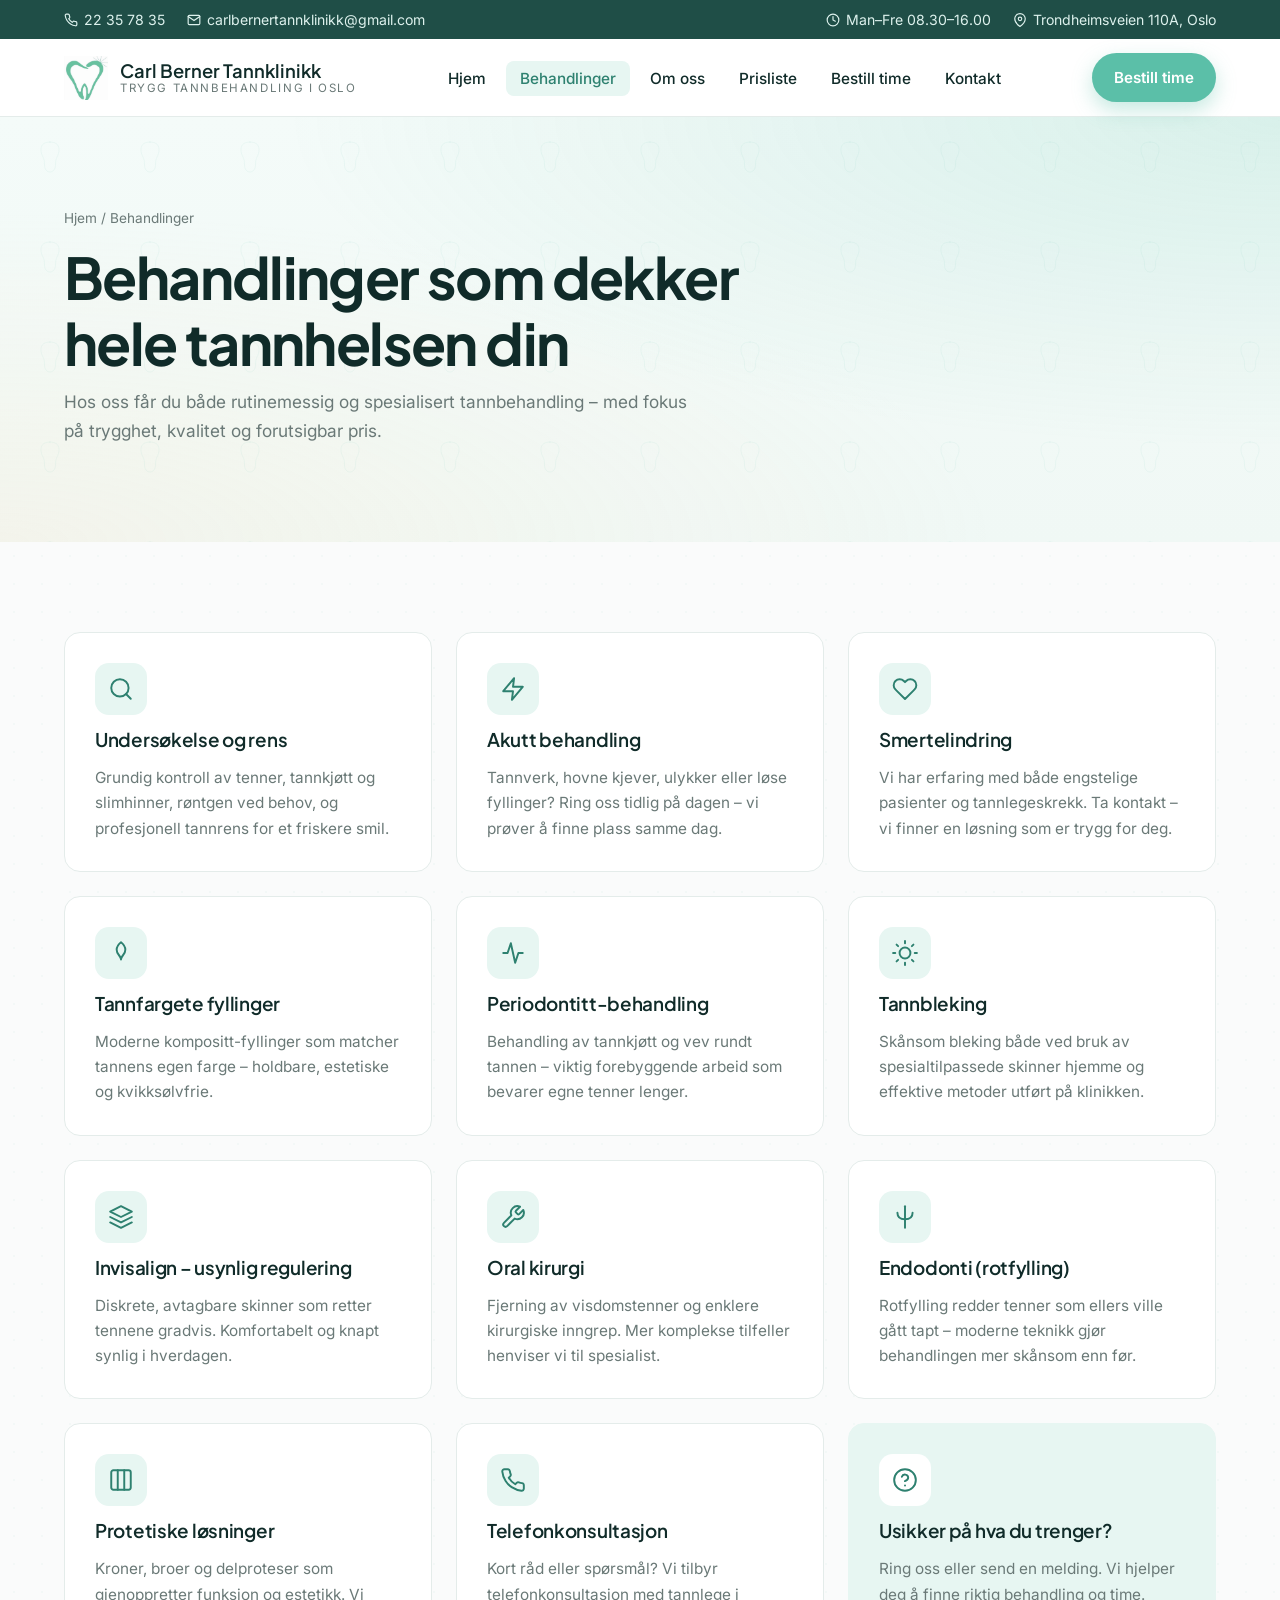
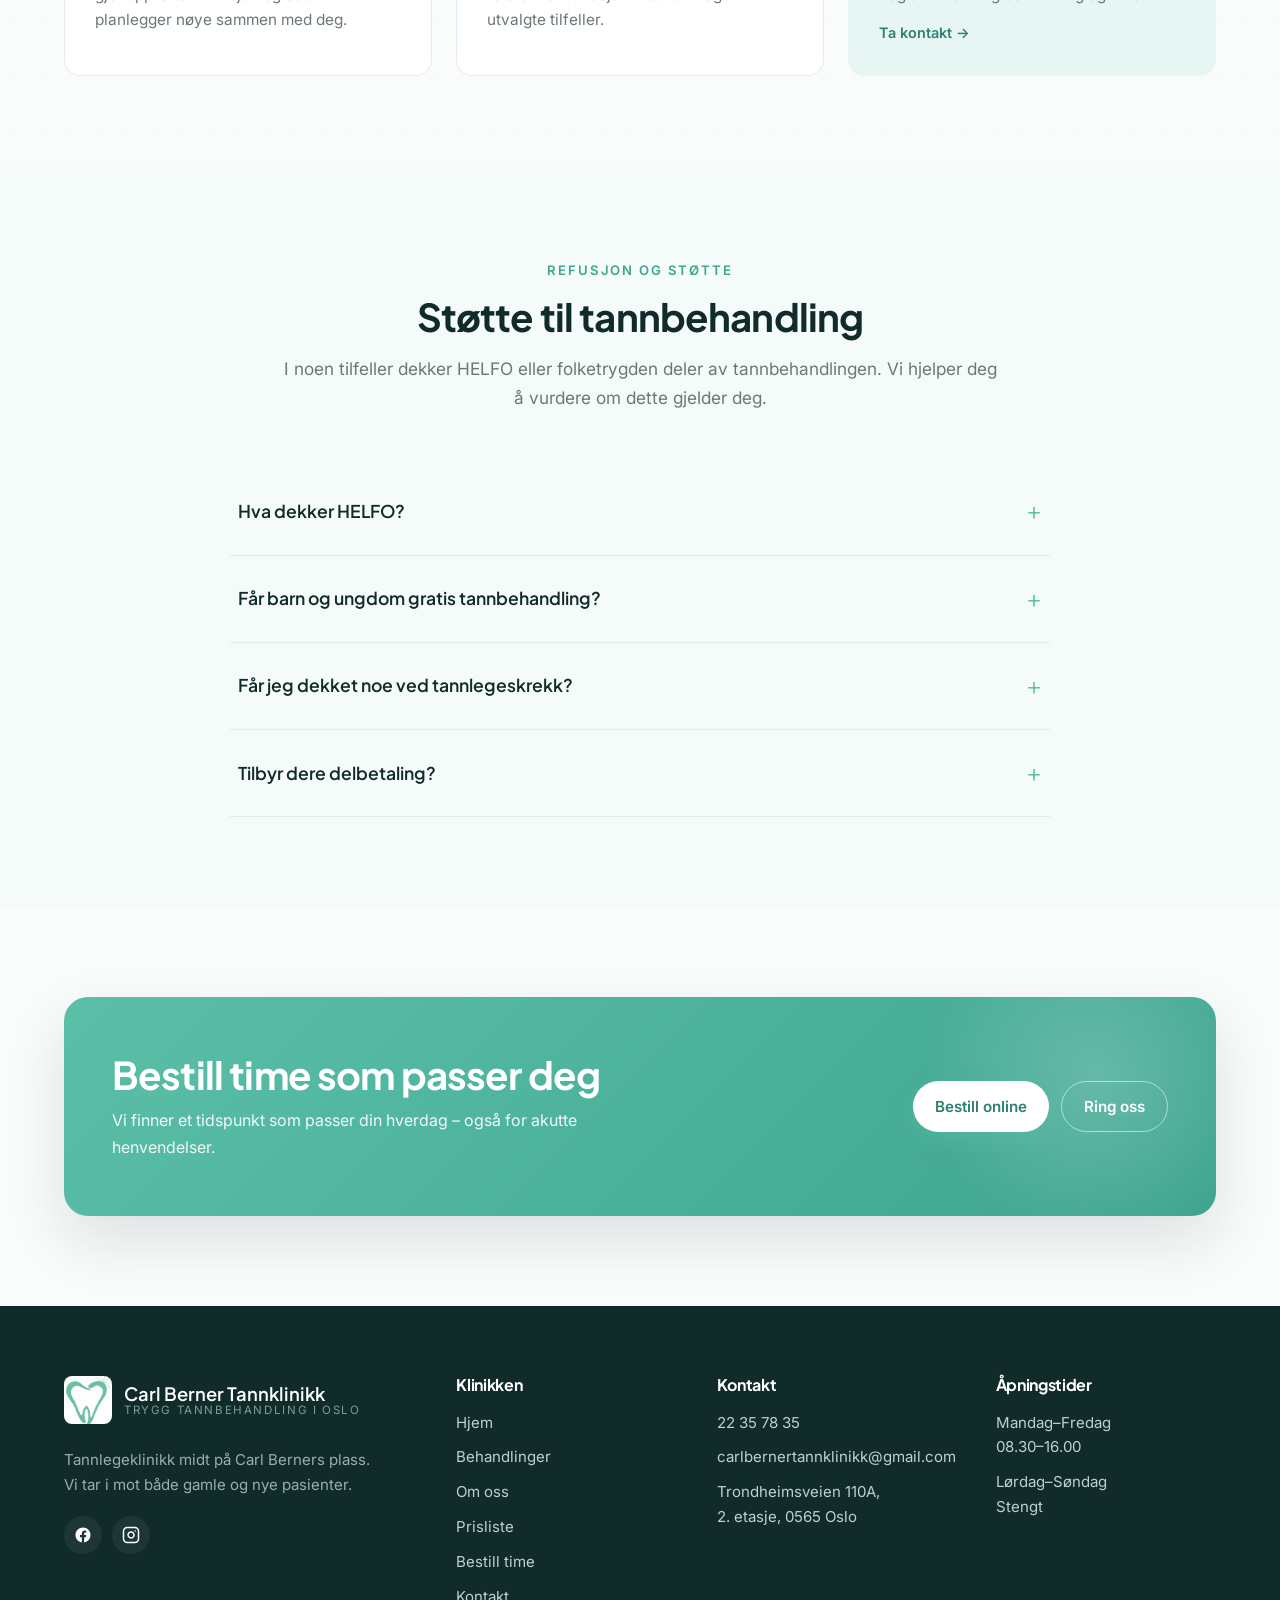
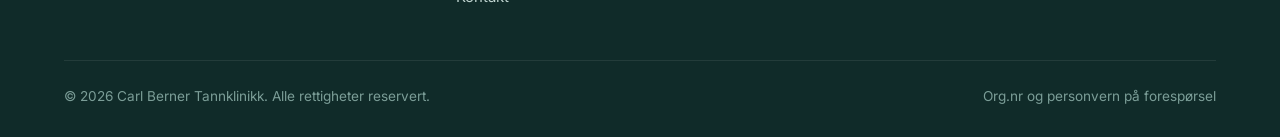
==== commit d1ef64de: "Native bestilling, dental-tema visuals og polerings-runde - Erstatter HelseRespons-iframe med egen m" ====
--- a/behandlinger.html
+++ b/behandlinger.html
@@ -72,8 +72,9 @@
   </section>
 
   <!-- Treatments -->
-  <section>
-    <div class="container">
+  <section style="position:relative;">
+    <div class="dot-grid" style="opacity:0.25;"></div>
+    <div class="container" style="position:relative; z-index:1;">
       <div class="services-grid">
         <article id="undersokelse" class="service-card reveal">
           <div class="icon">
--- a/css/style.css
+++ b/css/style.css
@@ -259,13 +259,26 @@
 /* ---------- Hero ---------- */
 .hero {
   position: relative;
-  padding: 80px 0 100px;
+  padding: 90px 0 110px;
   overflow: hidden;
-}
+  background:
+    radial-gradient(ellipse at top right, rgba(91,191,168,0.10), transparent 55%),
+    radial-gradient(ellipse at bottom left, rgba(255,228,196,0.18), transparent 55%),
+    linear-gradient(180deg, #FBFDFC 0%, #F4FBF9 100%);
+}
+.hero > .container { position: relative; z-index: 2; }
+.hero .blob.mint { width: 520px; height: 520px; top: -160px; right: -120px; }
+.hero .blob.cream { width: 380px; height: 380px; bottom: -120px; left: -120px; opacity: 0.7; }
+.hero .float-tooth { color: var(--primary); }
+.hero .float-tooth.t1 { top: 20%; left: 6%; width: 36px; }
+.hero .float-tooth.t2 { top: 65%; left: 12%; width: 26px; }
+.hero .float-tooth.t3 { top: 12%; right: 8%; width: 30px; }
+.hero .sparkle.s1 { top: 18%; left: 48%; width: 18px; }
+.hero .sparkle.s2 { top: 70%; right: 25%; width: 14px; }
 .hero-grid {
   display: grid;
-  grid-template-columns: 1.1fr 1fr;
-  gap: 72px;
+  grid-template-columns: 1.05fr 1fr;
+  gap: 80px;
   align-items: center;
 }
 .hero-eyebrow {
@@ -322,9 +335,50 @@
   aspect-ratio: 4 / 5;
   border-radius: var(--radius-lg);
   overflow: hidden;
-  box-shadow: var(--shadow-lg);
-}
-.hero-visual img { width: 100%; height: 100%; object-fit: cover; }
+  box-shadow: var(--shadow-lg), 0 0 0 8px rgba(255,255,255,0.6), 0 0 0 9px var(--primary-soft);
+}
+.hero-visual img { width: 100%; height: 100%; object-fit: cover; transition: transform 1s ease; }
+.hero-visual:hover img { transform: scale(1.04); }
+.hero-visual::after {
+  content: "";
+  position: absolute;
+  inset: 0;
+  background: linear-gradient(180deg, transparent 50%, rgba(16,43,41,0.18));
+  pointer-events: none;
+}
+.hero-stat-card {
+  position: absolute;
+  top: 24px; right: 24px;
+  background: rgba(255,255,255,0.95);
+  backdrop-filter: blur(8px);
+  border-radius: 14px;
+  padding: 12px 16px;
+  display: flex;
+  align-items: center;
+  gap: 10px;
+  box-shadow: var(--shadow-sm);
+  font-size: .85rem;
+  z-index: 2;
+}
+.hero-stat-card .pulse {
+  width: 8px; height: 8px;
+  border-radius: 50%;
+  background: #4CAF50;
+  position: relative;
+}
+.hero-stat-card .pulse::before {
+  content: "";
+  position: absolute;
+  inset: -4px;
+  border-radius: 50%;
+  border: 2px solid #4CAF50;
+  animation: pulseRing 2s ease-out infinite;
+}
+@keyframes pulseRing {
+  0% { transform: scale(0.7); opacity: 0.8; }
+  100% { transform: scale(1.6); opacity: 0; }
+}
+.hero-stat-card b { color: var(--ink); font-weight: 700; }
 .hero-visual .badge-card {
   position: absolute;
   bottom: 24px;
@@ -351,15 +405,6 @@
 .hero-visual .badge-card b { color: var(--ink); font-size: 1rem; display: block; }
 .hero-visual .badge-card small { color: var(--muted); font-size: .85rem; }
 
-.hero::before {
-  content: "";
-  position: absolute;
-  width: 600px; height: 600px;
-  background: radial-gradient(circle, rgba(91,191,168,0.18), transparent 60%);
-  top: -200px; right: -150px;
-  z-index: -1;
-  border-radius: 50%;
-}
 
 @media (max-width: 980px) {
   .hero { padding: 50px 0 70px; }
@@ -393,8 +438,10 @@
 
 /* ---------- Trust strip ---------- */
 .trust-strip {
-  background: var(--primary-soft);
-  padding: 28px 0;
+  background: linear-gradient(135deg, var(--primary-soft), #DEF1EC);
+  padding: 36px 0;
+  border-top: 1px solid rgba(91,191,168,0.15);
+  border-bottom: 1px solid rgba(91,191,168,0.15);
 }
 .trust-strip .row {
   display: grid;
@@ -402,17 +449,33 @@
   gap: 24px;
   text-align: center;
 }
+.trust-strip .stat {
+  position: relative;
+  padding: 4px 12px;
+}
+.trust-strip .stat:not(:last-child)::after {
+  content: "";
+  position: absolute;
+  right: -12px; top: 20%; bottom: 20%;
+  width: 1px;
+  background: rgba(31,78,71,0.12);
+}
 .trust-strip .stat b {
   display: block;
   font-family: var(--font-display);
-  font-size: 1.9rem;
+  font-size: 2.2rem;
+  font-weight: 800;
   color: var(--accent);
   line-height: 1;
+  letter-spacing: -0.03em;
+  margin-bottom: 6px;
 }
 .trust-strip .stat span {
   font-size: .9rem;
   color: var(--muted);
-}
+  font-weight: 500;
+}
+@media (max-width: 700px) { .trust-strip .stat:not(:last-child)::after { display: none; } }
 @media (max-width: 700px) {
   .trust-strip .row { grid-template-columns: repeat(2, 1fr); gap: 22px; }
 }
@@ -432,11 +495,30 @@
   display: flex;
   flex-direction: column;
   gap: 14px;
+  position: relative;
+  overflow: hidden;
+}
+.service-card::before {
+  content: "";
+  position: absolute;
+  inset: -1px -1px auto auto;
+  width: 80px; height: 80px;
+  background: radial-gradient(circle at top right, var(--primary-soft), transparent 70%);
+  opacity: 0;
+  transition: opacity var(--t);
+  pointer-events: none;
 }
 .service-card:hover {
   transform: translateY(-4px);
   box-shadow: var(--shadow);
   border-color: var(--primary-soft);
+}
+.service-card:hover::before { opacity: 1; }
+.service-card .icon { transition: transform var(--t), background var(--t); }
+.service-card:hover .icon {
+  background: var(--primary);
+  color: #fff;
+  transform: rotate(-6deg);
 }
 .service-card .icon {
   width: 52px; height: 52px;
@@ -514,6 +596,7 @@
   grid-template-columns: repeat(4, 1fr);
   gap: 24px;
   counter-reset: step;
+  position: relative;
 }
 .process-step {
   background: var(--surface);
@@ -521,14 +604,31 @@
   padding: 28px 24px;
   border: 1px solid var(--line);
   position: relative;
-}
+  z-index: 1;
+  transition: transform var(--t), box-shadow var(--t);
+}
+.process-step:hover { transform: translateY(-4px); box-shadow: var(--shadow); }
 .process-step .num {
   font-family: var(--font-display);
-  font-size: 2.4rem;
+  font-size: 2.6rem;
   color: var(--primary);
-  font-weight: 600;
+  font-weight: 800;
   line-height: 1;
   margin-bottom: 14px;
+  letter-spacing: -0.04em;
+}
+@media (min-width: 901px) {
+  .process-grid::before {
+    content: "";
+    position: absolute;
+    top: 50px; left: 8%; right: 8%;
+    height: 2px;
+    background-image: linear-gradient(to right, var(--primary) 0, var(--primary) 8px, transparent 8px, transparent 16px);
+    background-size: 16px 2px;
+    background-repeat: repeat-x;
+    opacity: 0.35;
+    z-index: 0;
+  }
 }
 .process-step h3 { font-size: 1.05rem; margin: 0 0 8px; }
 .process-step p { font-size: .92rem; color: var(--muted); margin: 0; }
@@ -537,7 +637,14 @@
 @media (max-width: 500px) { .process-grid { grid-template-columns: 1fr; } }
 
 /* ---------- Sections backgrounds ---------- */
-.bg-soft { background: var(--primary-softer); }
+.bg-soft {
+  background: var(--primary-softer);
+  position: relative;
+}
+.bg-cream {
+  background: linear-gradient(180deg, #FFF9F0 0%, #FFFAF2 100%);
+  position: relative;
+}
 .bg-accent {
   background: linear-gradient(135deg, var(--accent), #15403B);
   color: #DDF1ED;
@@ -782,19 +889,24 @@
 
 /* ---------- Page header (subpages) ---------- */
 .page-header {
-  background: linear-gradient(135deg, var(--primary-softer), var(--primary-soft));
-  padding: 80px 0 70px;
+  background:
+    radial-gradient(ellipse at top right, rgba(91,191,168,0.18), transparent 55%),
+    radial-gradient(ellipse at bottom left, rgba(255,228,196,0.20), transparent 55%),
+    linear-gradient(180deg, var(--primary-softer) 0%, #F0F8F5 100%);
+  padding: 90px 0 80px;
   position: relative;
   overflow: hidden;
 }
 .page-header::before {
   content: "";
   position: absolute;
-  width: 500px; height: 500px;
-  background: radial-gradient(circle, rgba(91,191,168,0.15), transparent 60%);
-  top: -200px; right: -100px;
-  border-radius: 50%;
-}
+  inset: 0;
+  background-image: url("data:image/svg+xml;utf8,<svg xmlns='http://www.w3.org/2000/svg' width='100' height='100' viewBox='0 0 100 100'><g fill='none' stroke='%235BBFA8' stroke-opacity='0.10' stroke-width='1' stroke-linecap='round' stroke-linejoin='round'><path d='M50 25c-5 0-9 2-9 7.5 0 3 .7 5 2 7.5 1 2 1.5 4 1.5 8 0 3.5 2 7 5.5 7s5.5-3.5 5.5-7c0-4 .5-6 1.5-8 1.3-2.5 2-4.5 2-7.5 0-5.5-4-7.5-9-7.5z'/></g></svg>");
+  background-size: 100px 100px;
+  opacity: 0.7;
+  pointer-events: none;
+}
+.page-header > .container { position: relative; z-index: 2; }
 .page-header .crumbs {
   font-size: .85rem;
   color: var(--muted);
@@ -972,59 +1084,394 @@
   .footer-brand { grid-column: auto; }
 }
 
-/* ---------- Booking embed ---------- */
-.booking-wrap {
+/* ---------- Dental backgrounds & decorative SVG ---------- */
+.tooth-pattern {
+  position: absolute;
+  inset: 0;
+  pointer-events: none;
+  opacity: 0.5;
+  background-image: url("data:image/svg+xml;utf8,<svg xmlns='http://www.w3.org/2000/svg' width='120' height='120' viewBox='0 0 120 120'><g fill='none' stroke='%235BBFA8' stroke-opacity='0.08' stroke-width='1.2' stroke-linecap='round' stroke-linejoin='round'><path d='M60 30c-7 0-13 3-13 11 0 4 1 7 3 11 1 3 2 6 2 12 0 5 3 10 8 10s8-5 8-10c0-6 1-9 2-12 2-4 3-7 3-11 0-8-6-11-13-11z'/></g></svg>");
+  background-size: 120px 120px;
+  z-index: 0;
+}
+.tooth-pattern-dense {
+  background-image: url("data:image/svg+xml;utf8,<svg xmlns='http://www.w3.org/2000/svg' width='80' height='80' viewBox='0 0 80 80'><g fill='none' stroke='%235BBFA8' stroke-opacity='0.10' stroke-width='1' stroke-linecap='round' stroke-linejoin='round'><path d='M40 22c-5 0-9 2-9 7.5 0 3 .7 5 2 7.5 1 2 1.5 4 1.5 8 0 3.5 2 7 5.5 7s5.5-3.5 5.5-7c0-4 .5-6 1.5-8 1.3-2.5 2-4.5 2-7.5 0-5.5-4-7.5-9-7.5z'/></g></svg>");
+  background-size: 80px 80px;
+}
+.dot-grid {
+  position: absolute;
+  inset: 0;
+  pointer-events: none;
+  background-image: radial-gradient(circle, rgba(91,191,168,0.18) 1px, transparent 1px);
+  background-size: 28px 28px;
+  opacity: 0.6;
+  z-index: 0;
+}
+.blob {
+  position: absolute;
+  border-radius: 50%;
+  filter: blur(70px);
+  opacity: 0.55;
+  pointer-events: none;
+  z-index: 0;
+}
+.blob.mint { background: radial-gradient(circle, rgba(91,191,168,0.55), transparent 70%); }
+.blob.cream { background: radial-gradient(circle, rgba(255,228,196,0.4), transparent 70%); }
+.blob.deep { background: radial-gradient(circle, rgba(31,78,71,0.18), transparent 70%); }
+
+/* Ensure section content sits above bg patterns */
+section > .container, .page-header > .container { position: relative; z-index: 1; }
+
+/* Curved section divider */
+.wave-divider {
+  display: block;
+  width: 100%;
+  height: 60px;
+  margin-bottom: -1px;
+}
+.wave-divider svg { width: 100%; height: 100%; display: block; }
+
+/* Floating tooth decoration */
+.float-tooth {
+  position: absolute;
+  pointer-events: none;
+  opacity: 0.18;
+  animation: floatY 8s ease-in-out infinite;
+  z-index: 0;
+}
+.float-tooth.delay-1 { animation-delay: -2s; }
+.float-tooth.delay-2 { animation-delay: -4s; }
+.float-tooth.delay-3 { animation-delay: -6s; }
+@keyframes floatY {
+  0%, 100% { transform: translateY(0) rotate(-5deg); }
+  50% { transform: translateY(-22px) rotate(5deg); }
+}
+
+/* Sparkle */
+.sparkle {
+  position: absolute;
+  pointer-events: none;
+  z-index: 0;
+  color: var(--primary);
+  opacity: 0.4;
+  animation: twinkle 3s ease-in-out infinite;
+}
+@keyframes twinkle {
+  0%, 100% { opacity: 0.3; transform: scale(1); }
+  50% { opacity: 0.7; transform: scale(1.15); }
+}
+
+/* ---------- Booking – native multi-step form ---------- */
+.booking-shell {
+  display: grid;
+  grid-template-columns: 320px 1fr;
+  gap: 32px;
+  align-items: flex-start;
+}
+@media (max-width: 900px) { .booking-shell { grid-template-columns: 1fr; } }
+
+.booking-aside {
   background: var(--surface);
   border: 1px solid var(--line);
-  border-radius: var(--radius-lg);
-  overflow: hidden;
-  box-shadow: var(--shadow);
+  border-radius: var(--radius);
+  padding: 28px;
+  position: sticky;
+  top: 100px;
+}
+.booking-aside h3 {
+  font-size: 1.1rem;
+  margin: 0 0 18px;
+  color: var(--ink);
+}
+.booking-aside .step-list {
+  list-style: none;
+  padding: 0;
+  margin: 0;
+  display: flex;
+  flex-direction: column;
+  gap: 4px;
+}
+.booking-aside .step-list li {
+  display: flex;
+  align-items: center;
+  gap: 14px;
+  padding: 12px 14px;
+  border-radius: 12px;
+  font-size: .95rem;
+  color: var(--muted);
+  font-weight: 500;
   position: relative;
-  min-height: 720px;
-}
-.booking-wrap iframe {
+  transition: background var(--t), color var(--t);
+}
+.booking-aside .step-list li .num {
+  width: 26px; height: 26px;
+  border-radius: 50%;
+  background: var(--primary-soft);
+  color: var(--primary-darker);
+  display: grid; place-items: center;
+  font-weight: 700;
+  font-size: .82rem;
+  flex-shrink: 0;
+  border: 2px solid transparent;
+  transition: all var(--t);
+}
+.booking-aside .step-list li.active {
+  background: var(--primary-soft);
+  color: var(--primary-darker);
+}
+.booking-aside .step-list li.active .num {
+  background: var(--primary);
+  color: #fff;
+  border-color: rgba(91,191,168,0.3);
+}
+.booking-aside .step-list li.done .num {
+  background: var(--primary);
+  color: #fff;
+}
+.booking-aside .step-list li.done .num::after {
+  content: "";
+  width: 12px; height: 6px;
+  border: 2px solid #fff;
+  border-top: 0; border-right: 0;
+  transform: rotate(-45deg) translate(2px, -1px);
+  position: absolute;
+}
+.booking-aside .step-list li.done .num span { display: none; }
+.booking-aside .step-list li.done {
+  color: var(--ink);
+}
+.booking-aside .help {
+  margin-top: 24px;
+  padding-top: 24px;
+  border-top: 1px solid var(--line);
+  font-size: .88rem;
+  color: var(--muted);
+}
+.booking-aside .help a { font-weight: 600; }
+
+.booking-card {
+  background: var(--surface);
+  border: 1px solid var(--line);
+  border-radius: var(--radius);
+  padding: 40px;
+  box-shadow: var(--shadow-sm);
+  min-height: 540px;
+  display: flex;
+  flex-direction: column;
+}
+@media (max-width: 600px) { .booking-card { padding: 24px; } }
+
+.booking-step { display: none; flex-direction: column; flex-grow: 1; }
+.booking-step.active { display: flex; animation: fadeStep .35s ease both; }
+@keyframes fadeStep {
+  from { opacity: 0; transform: translateY(8px); }
+  to { opacity: 1; transform: translateY(0); }
+}
+.booking-step .step-eyebrow {
+  font-size: .8rem;
+  letter-spacing: .14em;
+  text-transform: uppercase;
+  color: var(--primary-darker);
+  font-weight: 700;
+  margin-bottom: 8px;
+}
+.booking-step h2 {
+  font-size: 1.7rem;
+  margin: 0 0 8px;
+  color: var(--ink);
+}
+.booking-step .step-desc {
+  color: var(--muted);
+  margin-bottom: 28px;
+  font-size: 1rem;
+}
+
+.option-grid {
+  display: grid;
+  grid-template-columns: repeat(2, 1fr);
+  gap: 12px;
+  margin-bottom: 28px;
+}
+@media (max-width: 600px) { .option-grid { grid-template-columns: 1fr; } }
+
+.option-card {
+  display: flex;
+  align-items: flex-start;
+  gap: 14px;
+  padding: 16px 18px;
+  border: 1.5px solid var(--line);
+  border-radius: 14px;
+  cursor: pointer;
+  background: var(--surface);
+  transition: border-color var(--t), background var(--t), transform var(--t);
+  position: relative;
+}
+.option-card:hover {
+  border-color: var(--primary);
+  background: var(--primary-softer);
+}
+.option-card input[type="radio"] {
+  position: absolute;
+  opacity: 0;
+  pointer-events: none;
+}
+.option-card .icon-box {
+  width: 40px; height: 40px;
+  border-radius: 10px;
+  background: var(--primary-soft);
+  color: var(--primary-darker);
+  display: grid; place-items: center;
+  flex-shrink: 0;
+  transition: all var(--t);
+}
+.option-card .icon-box svg { width: 20px; height: 20px; }
+.option-card .text { flex: 1; }
+.option-card .text b {
+  display: block;
+  color: var(--ink);
+  font-size: .98rem;
+  font-weight: 600;
+  margin-bottom: 2px;
+}
+.option-card .text small { color: var(--muted); font-size: .85rem; }
+.option-card .check {
+  width: 22px; height: 22px;
+  border: 2px solid var(--line);
+  border-radius: 50%;
+  flex-shrink: 0;
+  display: grid; place-items: center;
+  margin-left: auto;
+  transition: all var(--t);
+}
+.option-card input[type="radio"]:checked ~ .check {
+  background: var(--primary);
+  border-color: var(--primary);
+}
+.option-card input[type="radio"]:checked ~ .check::after {
+  content: "";
+  width: 10px; height: 5px;
+  border: 2px solid #fff;
+  border-top: 0; border-right: 0;
+  transform: rotate(-45deg);
+}
+.option-card:has(input:checked) {
+  border-color: var(--primary);
+  background: var(--primary-softer);
+}
+.option-card:has(input:checked) .icon-box {
+  background: var(--primary);
+  color: #fff;
+}
+
+.field-group { display: grid; gap: 16px; margin-bottom: 28px; }
+.field-row { display: grid; grid-template-columns: 1fr 1fr; gap: 16px; }
+@media (max-width: 600px) { .field-row { grid-template-columns: 1fr; } }
+.field { display: flex; flex-direction: column; gap: 6px; }
+.field label {
+  font-size: .85rem;
+  font-weight: 600;
+  color: var(--ink);
+}
+.field label .req { color: var(--warning); }
+.field input,
+.field select,
+.field textarea {
+  padding: 12px 14px;
+  border: 1.5px solid var(--line);
+  border-radius: 10px;
+  font-family: inherit;
+  font-size: .96rem;
+  background: var(--surface);
+  color: var(--ink);
+  transition: border-color var(--t), box-shadow var(--t);
   width: 100%;
-  height: 1200px;
-  border: 0;
-  display: block;
-  background: #fff;
-}
-.booking-fallback {
-  padding: 28px;
+}
+.field input:focus,
+.field select:focus,
+.field textarea:focus {
+  outline: none;
+  border-color: var(--primary);
+  box-shadow: 0 0 0 4px rgba(91,191,168,0.15);
+}
+.field textarea { resize: vertical; min-height: 100px; }
+.field .hint { font-size: .82rem; color: var(--muted); }
+
+.step-nav {
+  margin-top: auto;
+  display: flex;
+  justify-content: space-between;
+  align-items: center;
+  gap: 12px;
+  padding-top: 24px;
+  border-top: 1px solid var(--line);
+}
+.step-nav .step-counter { color: var(--muted); font-size: .88rem; font-weight: 500; }
+
+.summary-grid {
+  display: grid;
+  gap: 14px;
+  background: var(--primary-softer);
+  border-radius: 12px;
+  padding: 22px;
+  margin-bottom: 28px;
+}
+.summary-row {
+  display: grid;
+  grid-template-columns: 130px 1fr;
+  gap: 12px;
+  font-size: .96rem;
+}
+.summary-row .lbl { color: var(--muted); font-size: .88rem; font-weight: 500; }
+.summary-row .val { color: var(--ink); font-weight: 500; }
+
+.success-state {
   text-align: center;
-  color: var(--muted);
-  font-size: .92rem;
-  border-top: 1px solid var(--line);
-  background: var(--primary-softer);
-}
-.booking-fallback a { font-weight: 600; }
-
+  padding: 30px 0 10px;
+}
+.success-state .icon-bubble {
+  width: 80px; height: 80px;
+  margin: 0 auto 24px;
+  border-radius: 50%;
+  background: var(--primary-soft);
+  display: grid; place-items: center;
+  color: var(--primary);
+  animation: pop .5s cubic-bezier(.34,1.56,.64,1);
+}
+.success-state .icon-bubble svg { width: 38px; height: 38px; }
+@keyframes pop {
+  from { transform: scale(0); opacity: 0; }
+  to { transform: scale(1); opacity: 1; }
+}
+.success-state h2 { font-size: 1.7rem; margin-bottom: 12px; }
+.success-state p { color: var(--muted); max-width: 420px; margin: 0 auto 24px; }
+
+/* Quick info cards on top of booking */
 .booking-info-grid {
   display: grid;
   grid-template-columns: repeat(3, 1fr);
-  gap: 20px;
+  gap: 16px;
   margin-bottom: 36px;
 }
 .booking-info {
   background: var(--surface);
   border: 1px solid var(--line);
   border-radius: var(--radius);
-  padding: 22px;
-  display: flex;
-  align-items: flex-start;
+  padding: 20px 22px;
+  display: flex;
+  align-items: center;
   gap: 14px;
 }
 .booking-info .ico {
-  width: 42px; height: 42px;
+  width: 40px; height: 40px;
   flex-shrink: 0;
-  border-radius: 12px;
+  border-radius: 11px;
   background: var(--primary-soft);
   color: var(--primary-darker);
   display: grid; place-items: center;
 }
-.booking-info .ico svg { width: 20px; height: 20px; }
-.booking-info b { display: block; color: var(--ink); font-size: .98rem; margin-bottom: 2px; }
-.booking-info span { color: var(--muted); font-size: .9rem; }
+.booking-info .ico svg { width: 18px; height: 18px; }
+.booking-info b { display: block; color: var(--ink); font-size: .94rem; margin-bottom: 1px; }
+.booking-info span { color: var(--muted); font-size: .86rem; }
 @media (max-width: 800px) { .booking-info-grid { grid-template-columns: 1fr; } }
 
 /* ---------- Animations ---------- */
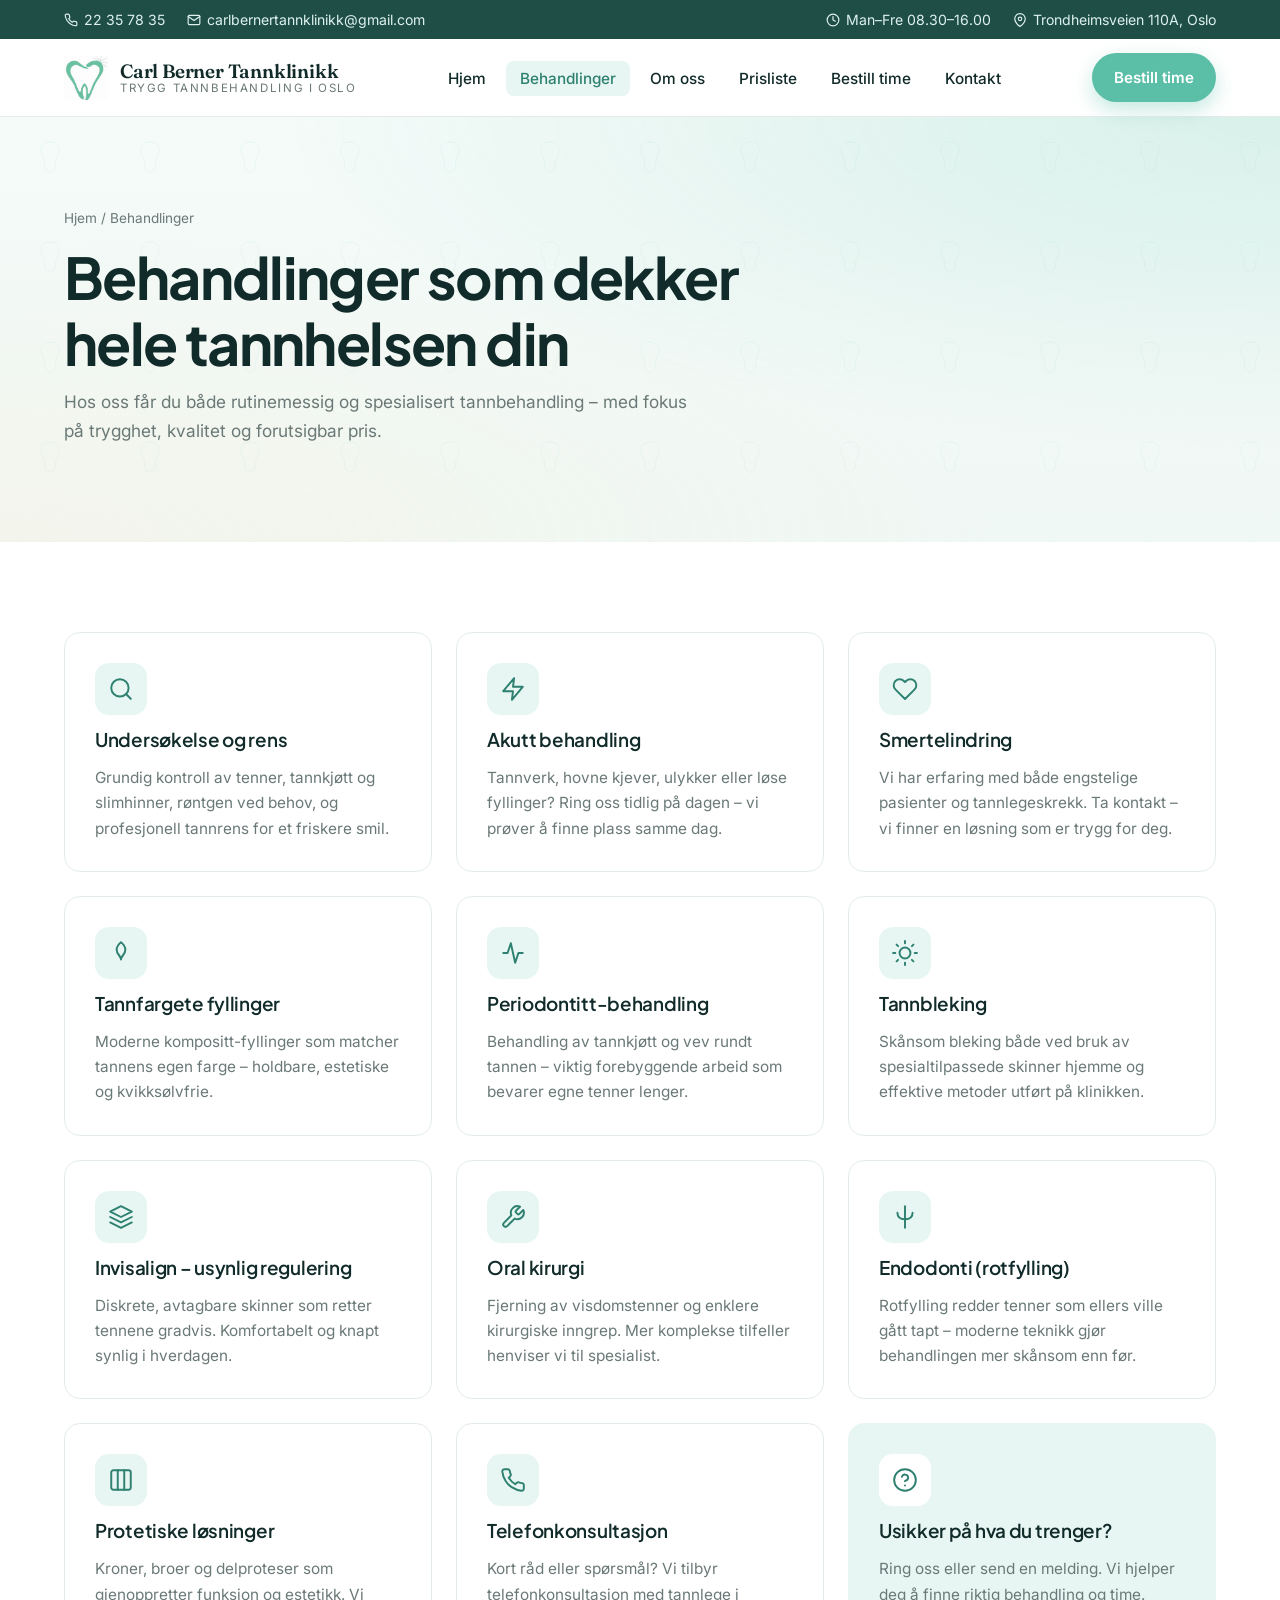
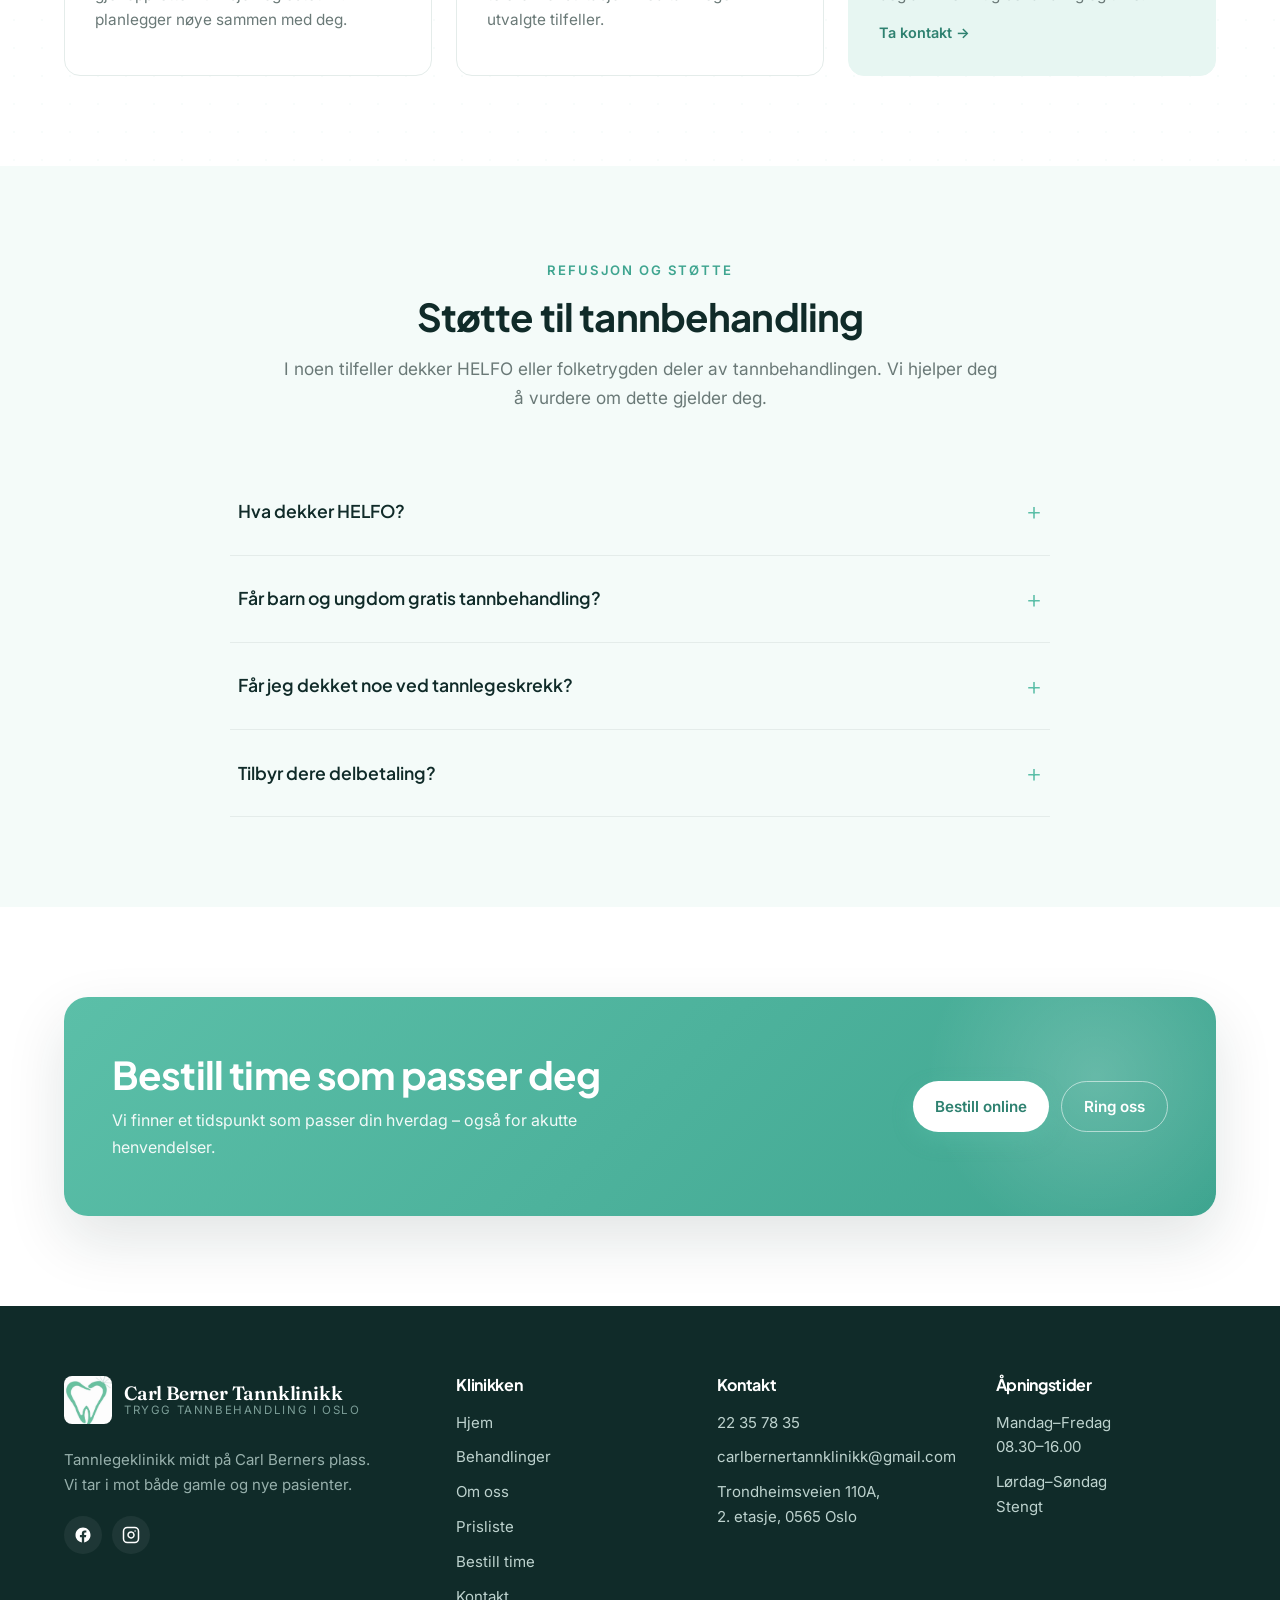
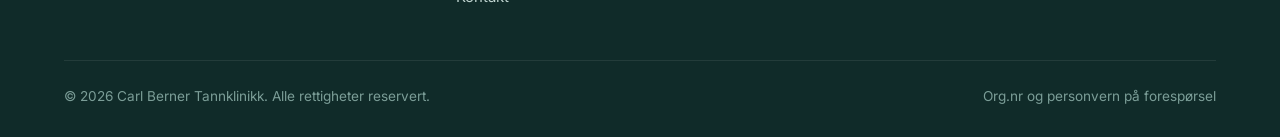
==== commit 23fdeb26: "Roligere animasjoner, bølgete overganger, varierende seksjonsfarger - Fjernet 'Slik fungerer det' og" ====
--- a/behandlinger.html
+++ b/behandlinger.html
@@ -8,7 +8,7 @@
   <link rel="icon" type="image/png" href="images/logo-symbol.jpg" />
   <link rel="preconnect" href="https://fonts.googleapis.com">
   <link rel="preconnect" href="https://fonts.gstatic.com" crossorigin>
-  <link href="https://fonts.googleapis.com/css2?family=Plus+Jakarta+Sans:wght@400;500;600;700;800&family=Inter:wght@400;500;600;700&display=swap" rel="stylesheet">
+  <link href="https://fonts.googleapis.com/css2?family=Fraunces:opsz,wght@9..144,500;9..144,600;9..144,700&family=Plus+Jakarta+Sans:wght@400;500;600;700;800&family=Inter:wght@400;500;600;700&display=swap" rel="stylesheet">
   <link rel="stylesheet" href="css/style.css" />
 </head>
 <body>
--- a/css/style.css
+++ b/css/style.css
@@ -13,7 +13,10 @@
   --text: #2C3D3B;
   --muted: #6A7977;
   --line: #E4ECEA;
-  --bg: #FAFBFB;
+  --bg: #FFFFFF;
+  --bg-cream: #FFF6E8;
+  --bg-mint-soft: #F4FBF9;
+  --bg-mint: #DEF1EC;
   --surface: #FFFFFF;
   --warning: #E27D60;
   --max-width: 1200px;
@@ -121,10 +124,12 @@
   line-height: 1.1;
 }
 .brand .word b {
-  font-family: var(--font-display);
-  font-size: 1.15rem;
+  font-family: "Fraunces", Georgia, serif;
+  font-size: 1.2rem;
   color: var(--ink);
   font-weight: 600;
+  letter-spacing: -0.01em;
+  font-variation-settings: "opsz" 36;
 }
 .brand .word small {
   font-size: .72rem;
@@ -637,14 +642,10 @@
 @media (max-width: 500px) { .process-grid { grid-template-columns: 1fr; } }
 
 /* ---------- Sections backgrounds ---------- */
-.bg-soft {
-  background: var(--primary-softer);
-  position: relative;
-}
-.bg-cream {
-  background: linear-gradient(180deg, #FFF9F0 0%, #FFFAF2 100%);
-  position: relative;
-}
+.bg-soft { background: var(--bg-mint-soft); position: relative; }
+.bg-cream { background: var(--bg-cream); position: relative; }
+.bg-white { background: #FFFFFF; position: relative; }
+.bg-mint  { background: var(--bg-mint); position: relative; }
 .bg-accent {
   background: linear-gradient(135deg, var(--accent), #15403B);
   color: #DDF1ED;
@@ -700,6 +701,33 @@
 }
 
 /* ---------- Testimonials ---------- */
+.rating-badge {
+  display: inline-flex;
+  align-items: center;
+  gap: 12px;
+  margin-top: 18px;
+  padding: 10px 20px;
+  background: var(--surface);
+  border: 1px solid var(--line);
+  border-radius: 999px;
+  font-size: .92rem;
+  color: var(--text);
+  text-decoration: none;
+  transition: transform var(--t), box-shadow var(--t), border-color var(--t);
+}
+.rating-badge:hover {
+  transform: translateY(-2px);
+  box-shadow: var(--shadow-sm);
+  border-color: var(--primary);
+  color: var(--text);
+}
+.rating-badge .stars-row {
+  color: #F2B441;
+  letter-spacing: 2px;
+  font-size: 1rem;
+}
+.rating-badge b { color: var(--ink); font-weight: 700; }
+
 .testimonials {
   display: grid;
   grid-template-columns: repeat(3, 1fr);
@@ -710,21 +738,58 @@
   border-radius: var(--radius);
   padding: 30px;
   border: 1px solid var(--line);
+  position: relative;
+  transition: transform var(--t), box-shadow var(--t);
+  display: flex;
+  flex-direction: column;
+}
+.testimonial:hover {
+  transform: translateY(-4px);
+  box-shadow: var(--shadow);
+}
+.testimonial::before {
+  content: "\201C";
+  position: absolute;
+  top: 12px;
+  right: 26px;
+  font-family: var(--font-display);
+  font-size: 5rem;
+  line-height: 1;
+  color: var(--primary-soft);
+  font-weight: 700;
+  pointer-events: none;
 }
 .testimonial .stars {
   color: #F2B441;
   letter-spacing: 2px;
-  margin-bottom: 14px;
+  margin-bottom: 12px;
   font-size: 1.05rem;
+  position: relative;
+  z-index: 1;
+}
+.testimonial .t-title {
+  font-family: var(--font-display);
+  font-size: 1.05rem;
+  font-weight: 700;
+  color: var(--ink);
+  margin: 0 0 12px;
+  letter-spacing: -0.012em;
+  position: relative;
+  z-index: 1;
 }
 .testimonial p {
-  font-style: italic;
   color: var(--text);
   font-size: 1rem;
-  line-height: 1.6;
+  line-height: 1.65;
+  margin: 0;
+  flex-grow: 1;
+  position: relative;
+  z-index: 1;
 }
 .testimonial .author {
-  margin-top: 18px;
+  margin-top: 22px;
+  padding-top: 18px;
+  border-top: 1px solid var(--line);
   font-weight: 600;
   color: var(--ink);
   font-size: .94rem;
@@ -734,6 +799,7 @@
   font-weight: 400;
   color: var(--muted);
   font-size: .82rem;
+  margin-top: 2px;
 }
 @media (max-width: 900px) { .testimonials { grid-template-columns: 1fr; } }
 
@@ -1114,22 +1180,67 @@
   opacity: 0.55;
   pointer-events: none;
   z-index: 0;
+  animation: blobDrift 18s ease-in-out infinite;
+  will-change: transform;
 }
 .blob.mint { background: radial-gradient(circle, rgba(91,191,168,0.55), transparent 70%); }
-.blob.cream { background: radial-gradient(circle, rgba(255,228,196,0.4), transparent 70%); }
-.blob.deep { background: radial-gradient(circle, rgba(31,78,71,0.18), transparent 70%); }
+.blob.cream { background: radial-gradient(circle, rgba(255,228,196,0.4), transparent 70%); animation-duration: 22s; animation-delay: -4s; }
+.blob.deep { background: radial-gradient(circle, rgba(31,78,71,0.18), transparent 70%); animation-duration: 26s; }
+
+@keyframes blobDrift {
+  0%, 100% { transform: translate(0, 0) scale(1); }
+  33%      { transform: translate(20px, -16px) scale(1.06); }
+  66%      { transform: translate(-14px, 12px) scale(0.96); }
+}
+@media (prefers-reduced-motion: reduce) { .blob { animation: none; } }
 
 /* Ensure section content sits above bg patterns */
 section > .container, .page-header > .container { position: relative; z-index: 1; }
 
-/* Curved section divider */
-.wave-divider {
+/* Curved section divider with subtle wave animation */
+.section-wave {
   display: block;
   width: 100%;
-  height: 60px;
-  margin-bottom: -1px;
-}
-.wave-divider svg { width: 100%; height: 100%; display: block; }
+  line-height: 0;
+  position: relative;
+  pointer-events: none;
+  margin: 0;
+}
+.section-wave svg {
+  width: 100%;
+  height: 70px;
+  display: block;
+}
+.section-wave.flip svg { transform: scaleY(-1); }
+.section-wave.tall svg { height: 100px; }
+.section-wave.compact svg { height: 50px; }
+
+@media (max-width: 700px) {
+  .section-wave svg { height: 50px; }
+  .section-wave.tall svg { height: 70px; }
+}
+
+/* Animated wave layer (for hero / hero-bottom) */
+@keyframes waveSlide {
+  0%   { transform: translate3d(0, 0, 0); }
+  100% { transform: translate3d(-50%, 0, 0); }
+}
+.wave-anim {
+  display: block;
+  width: 100%;
+  line-height: 0;
+  overflow: hidden;
+}
+.wave-anim svg {
+  width: 200%;
+  height: 90px;
+  display: block;
+  animation: waveSlide 28s linear infinite;
+}
+.wave-anim.slow svg { animation-duration: 42s; }
+.wave-anim.reverse svg { animation-direction: reverse; }
+@media (max-width: 700px) { .wave-anim svg { height: 60px; } }
+@media (prefers-reduced-motion: reduce) { .wave-anim svg { animation: none; } }
 
 /* Floating tooth decoration */
 .float-tooth {
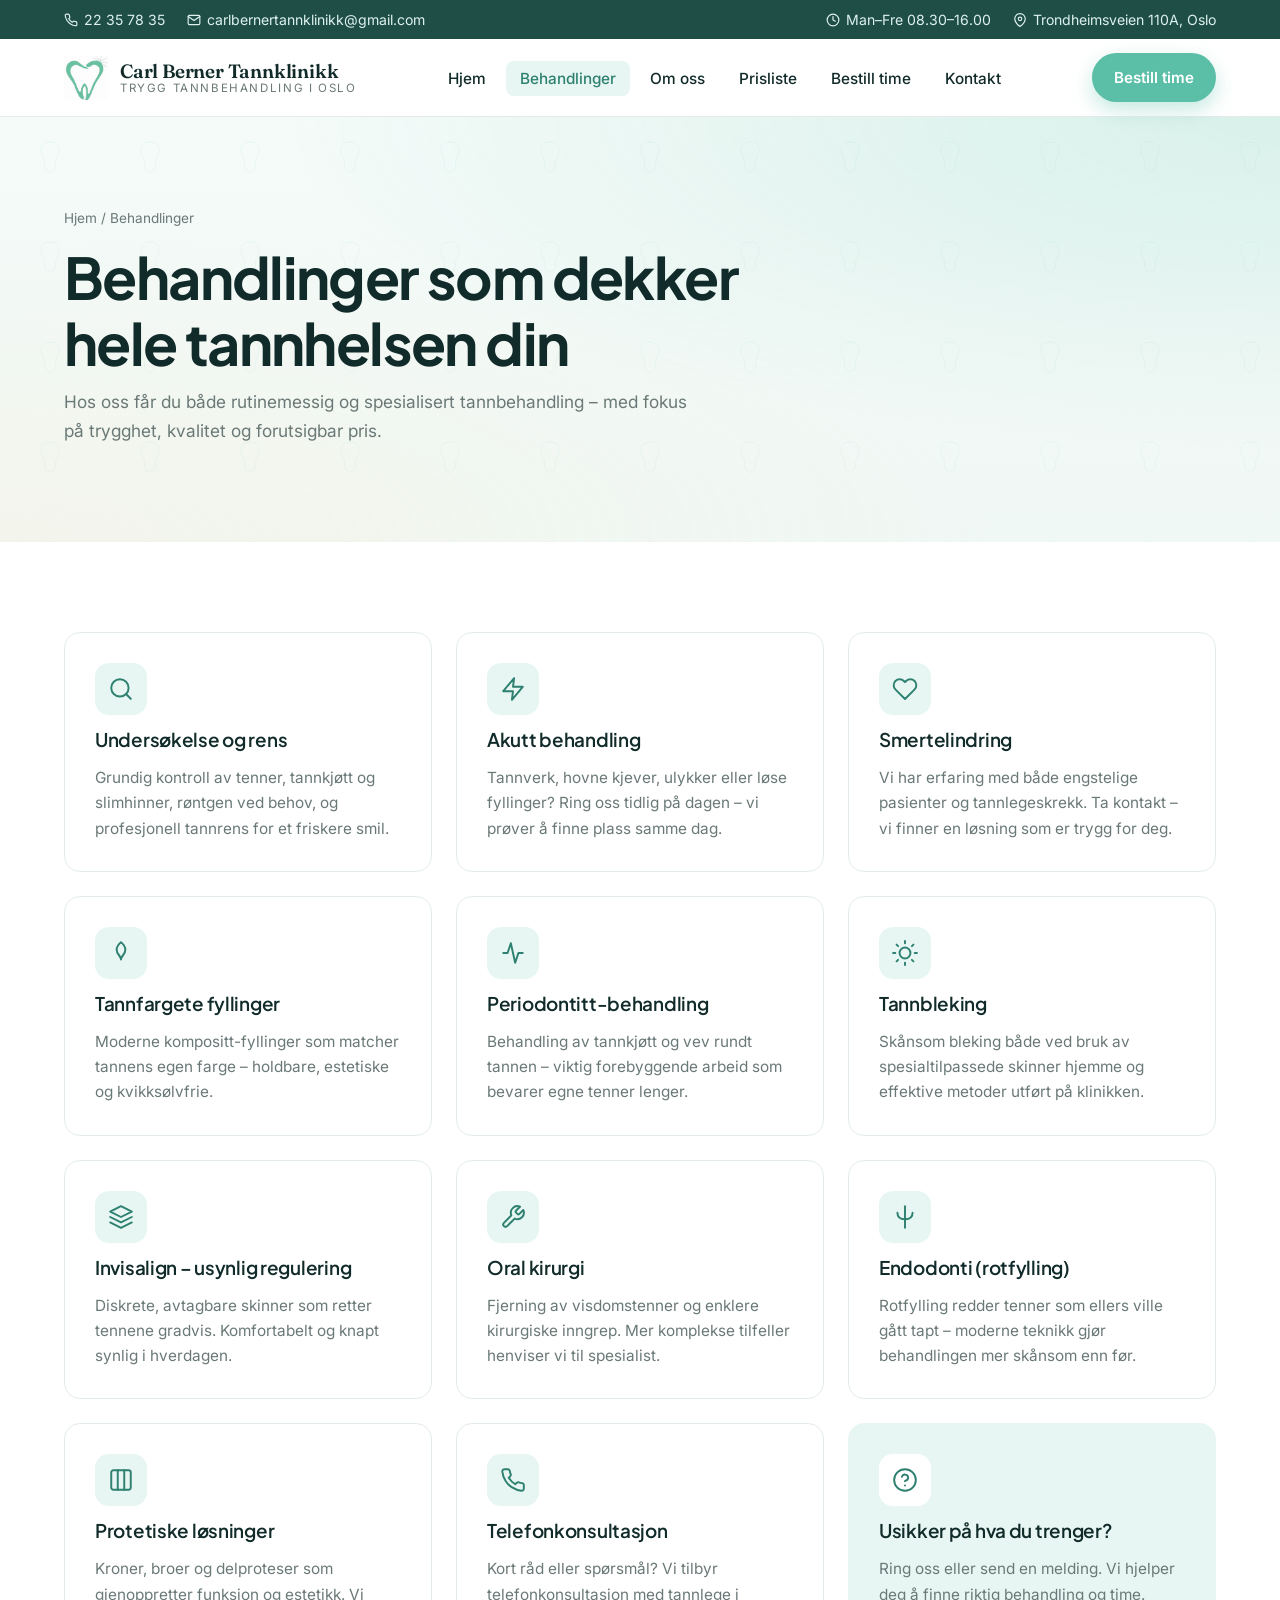
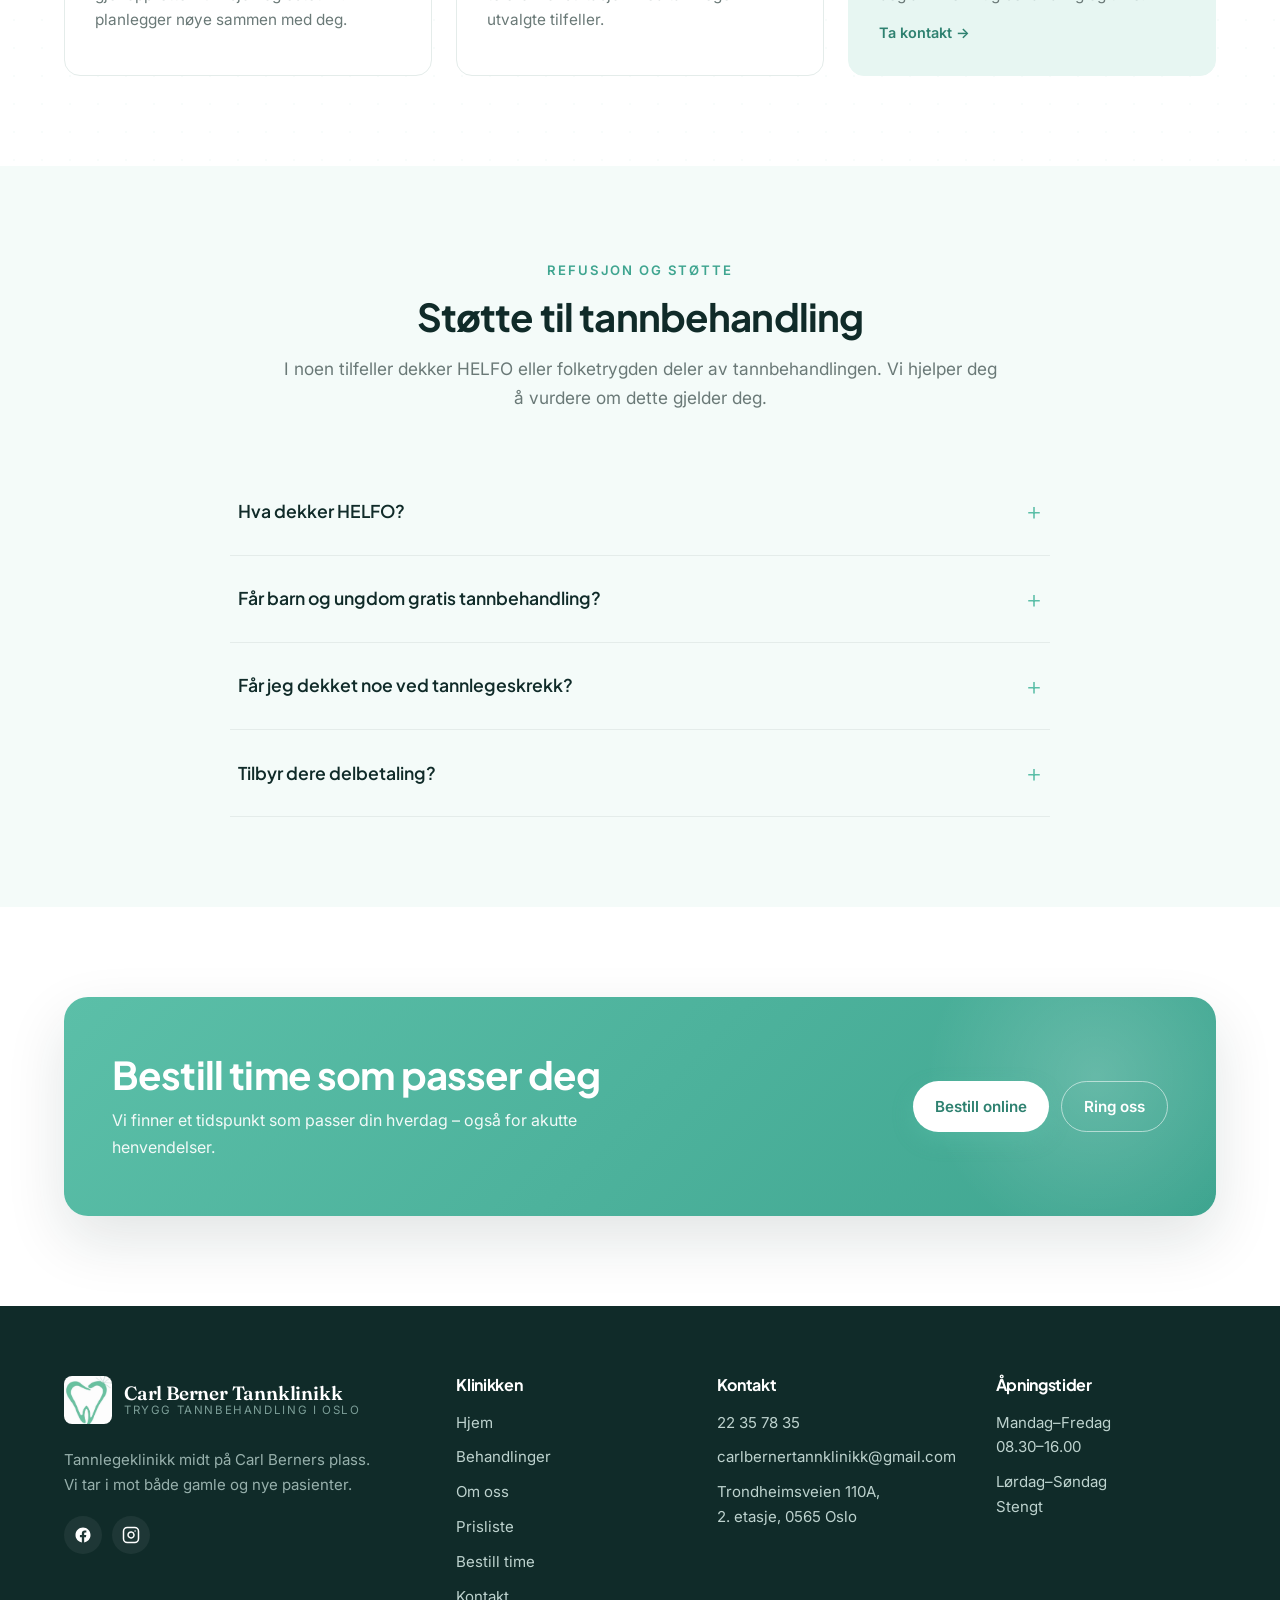
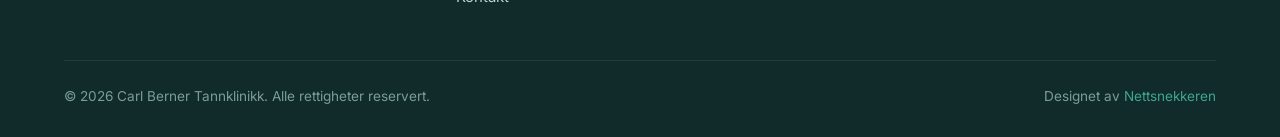
==== commit 1dc99e9e: "Forkort hero-lead og legg til Nettsnekkeren-credit i footer - Fjernet '– med tid, ro og varme hender" ====
--- a/behandlinger.html
+++ b/behandlinger.html
@@ -266,7 +266,7 @@
       </div>
       <div class="copyright">
         <span>© <span data-year>2026</span> Carl Berner Tannklinikk. Alle rettigheter reservert.</span>
-        <span>Org.nr og personvern på forespørsel</span>
+        <span>Designet av <a href="https://nettsnekkeren.no" target="_blank" rel="noopener">Nettsnekkeren</a></span>
       </div>
     </div>
   </footer>
--- a/css/style.css
+++ b/css/style.css
@@ -335,6 +335,38 @@
   flex-shrink: 0;
 }
 
+.hero-lead {
+  margin-top: 70px;
+  text-align: center;
+  max-width: 720px;
+  position: relative;
+  z-index: 2;
+}
+.hero-lead p {
+  font-size: 1.18rem;
+  line-height: 1.65;
+  color: var(--text);
+  margin: 0;
+}
+.hero-lead p::before,
+.hero-lead p::after {
+  content: "";
+  display: block;
+  width: 40px;
+  height: 2px;
+  background: var(--primary);
+  opacity: 0.5;
+  margin: 0 auto 24px;
+  border-radius: 2px;
+}
+.hero-lead p::after {
+  margin: 24px auto 0;
+}
+@media (max-width: 700px) {
+  .hero-lead { margin-top: 40px; }
+  .hero-lead p { font-size: 1.05rem; }
+}
+
 .hero-visual {
   position: relative;
   aspect-ratio: 4 / 5;
@@ -351,39 +383,6 @@
   background: linear-gradient(180deg, transparent 50%, rgba(16,43,41,0.18));
   pointer-events: none;
 }
-.hero-stat-card {
-  position: absolute;
-  top: 24px; right: 24px;
-  background: rgba(255,255,255,0.95);
-  backdrop-filter: blur(8px);
-  border-radius: 14px;
-  padding: 12px 16px;
-  display: flex;
-  align-items: center;
-  gap: 10px;
-  box-shadow: var(--shadow-sm);
-  font-size: .85rem;
-  z-index: 2;
-}
-.hero-stat-card .pulse {
-  width: 8px; height: 8px;
-  border-radius: 50%;
-  background: #4CAF50;
-  position: relative;
-}
-.hero-stat-card .pulse::before {
-  content: "";
-  position: absolute;
-  inset: -4px;
-  border-radius: 50%;
-  border: 2px solid #4CAF50;
-  animation: pulseRing 2s ease-out infinite;
-}
-@keyframes pulseRing {
-  0% { transform: scale(0.7); opacity: 0.8; }
-  100% { transform: scale(1.6); opacity: 0; }
-}
-.hero-stat-card b { color: var(--ink); font-weight: 700; }
 .hero-visual .badge-card {
   position: absolute;
   bottom: 24px;
@@ -1246,16 +1245,90 @@
 .float-tooth {
   position: absolute;
   pointer-events: none;
-  opacity: 0.18;
-  animation: floatY 8s ease-in-out infinite;
+  opacity: 0.22;
   z-index: 0;
-}
+  color: var(--primary);
+  display: inline-block;
+  will-change: transform;
+}
+.float-tooth svg { width: 100%; height: auto; display: block; }
 .float-tooth.delay-1 { animation-delay: -2s; }
 .float-tooth.delay-2 { animation-delay: -4s; }
 .float-tooth.delay-3 { animation-delay: -6s; }
-@keyframes floatY {
-  0%, 100% { transform: translateY(0) rotate(-5deg); }
-  50% { transform: translateY(-22px) rotate(5deg); }
+.float-tooth.delay-4 { animation-delay: -8s; }
+.float-tooth.delay-5 { animation-delay: -10s; }
+
+.tooth-anim-float   { animation: toothFloat   9s ease-in-out infinite; }
+.tooth-anim-drift   { animation: toothDrift  12s ease-in-out infinite; }
+.tooth-anim-spin    { animation: toothSpin   28s linear infinite; }
+.tooth-anim-pulse   { animation: toothPulse   7s ease-in-out infinite; }
+.tooth-anim-arc     { animation: toothArc    14s ease-in-out infinite; }
+.tooth-anim-bob     { animation: toothBob    10s ease-in-out infinite; }
+
+@keyframes toothFloat {
+  0%, 100% { transform: translateY(0) rotate(-6deg); }
+  50%      { transform: translateY(-26px) rotate(6deg); }
+}
+@keyframes toothDrift {
+  0%, 100% { transform: translate(0, 0) rotate(-8deg); }
+  33%      { transform: translate(20px, -14px) rotate(4deg); }
+  66%      { transform: translate(-12px, 18px) rotate(-3deg); }
+}
+@keyframes toothSpin {
+  from { transform: rotate(0deg); }
+  to   { transform: rotate(360deg); }
+}
+@keyframes toothPulse {
+  0%, 100% { transform: scale(1) rotate(-4deg); opacity: 0.20; }
+  50%      { transform: scale(1.18) rotate(4deg); opacity: 0.32; }
+}
+@keyframes toothArc {
+  0%, 100% { transform: translate(0, 0) rotate(0deg); }
+  25%      { transform: translate(18px, -10px) rotate(8deg); }
+  50%      { transform: translate(0, -22px) rotate(0deg); }
+  75%      { transform: translate(-18px, -10px) rotate(-8deg); }
+}
+@keyframes toothBob {
+  0%, 100% { transform: translateY(0) translateX(0) rotate(2deg); }
+  25%      { transform: translateY(-12px) translateX(8px) rotate(-3deg); }
+  75%      { transform: translateY(-8px) translateX(-10px) rotate(5deg); }
+}
+@media (prefers-reduced-motion: reduce) {
+  .tooth-anim-float, .tooth-anim-drift, .tooth-anim-spin,
+  .tooth-anim-pulse, .tooth-anim-arc, .tooth-anim-bob { animation: none; }
+}
+
+/* Marker-underline (highlighter style) */
+.marker {
+  position: relative;
+  display: inline-block;
+  white-space: nowrap;
+}
+.marker > svg {
+  position: absolute;
+  left: -4px;
+  right: -4px;
+  bottom: -10px;
+  width: calc(100% + 8px);
+  height: 18px;
+  pointer-events: none;
+  overflow: visible;
+}
+.marker > svg path {
+  fill: none;
+  stroke: var(--primary);
+  stroke-width: 9;
+  stroke-linecap: round;
+  opacity: 0.55;
+  stroke-dasharray: 600;
+  stroke-dashoffset: 600;
+  animation: drawMarker 1.6s 0.4s cubic-bezier(.65,.05,.36,1) forwards;
+}
+@keyframes drawMarker {
+  to { stroke-dashoffset: 0; }
+}
+@media (prefers-reduced-motion: reduce) {
+  .marker > svg path { stroke-dashoffset: 0; animation: none; }
 }
 
 /* Sparkle */
@@ -1271,6 +1344,130 @@
   0%, 100% { opacity: 0.3; transform: scale(1); }
   50% { opacity: 0.7; transform: scale(1.15); }
 }
+
+/* ---------- Atmosphere / waiting room split ---------- */
+.atmosphere-image {
+  border-radius: var(--radius-lg);
+  overflow: hidden;
+  box-shadow: var(--shadow-lg);
+  position: relative;
+  aspect-ratio: 4/3;
+}
+.atmosphere-image img {
+  width: 100%;
+  height: 100%;
+  object-fit: cover;
+  transition: transform 1.2s ease;
+}
+.atmosphere-image:hover img { transform: scale(1.04); }
+.atmosphere-image::after {
+  content: "";
+  position: absolute;
+  inset: 0;
+  pointer-events: none;
+  background: linear-gradient(180deg, transparent 60%, rgba(16,43,41,0.18));
+}
+.atmosphere-image .floating-tag {
+  position: absolute;
+  bottom: 20px; left: 20px;
+  background: rgba(255,255,255,0.95);
+  backdrop-filter: blur(8px);
+  padding: 10px 16px;
+  border-radius: 12px;
+  font-size: .88rem;
+  font-weight: 600;
+  color: var(--ink);
+  box-shadow: var(--shadow-sm);
+  display: flex;
+  align-items: center;
+  gap: 8px;
+}
+.atmosphere-image .floating-tag svg { width: 16px; height: 16px; color: var(--primary); }
+
+/* ---------- Social / Facebook ---------- */
+.social-grid {
+  display: grid;
+  grid-template-columns: 1fr 1fr;
+  gap: 48px;
+  align-items: center;
+}
+@media (max-width: 900px) { .social-grid { grid-template-columns: 1fr; gap: 32px; } }
+
+.fb-embed {
+  background: var(--surface);
+  border: 1px solid var(--line);
+  border-radius: var(--radius);
+  overflow: hidden;
+  box-shadow: var(--shadow);
+  width: 100%;
+  max-width: 500px;
+  margin: 0 auto;
+  position: relative;
+}
+.fb-embed iframe {
+  width: 100% !important;
+  display: block;
+  border: 0;
+  background: #000;
+}
+.fb-embed.video-embed {
+  max-width: 360px;
+  background: #000;
+}
+.fb-embed.video-embed iframe {
+  height: 640px;
+  aspect-ratio: 9 / 16;
+}
+.fb-fallback {
+  padding: 40px 28px;
+  text-align: center;
+  color: var(--muted);
+  font-size: .92rem;
+}
+
+.social-cards {
+  display: grid;
+  gap: 14px;
+  margin-top: 24px;
+}
+.social-card {
+  display: flex;
+  align-items: center;
+  gap: 16px;
+  padding: 18px 20px;
+  border: 1px solid var(--line);
+  border-radius: var(--radius);
+  background: var(--surface);
+  text-decoration: none;
+  color: var(--ink);
+  transition: transform var(--t), box-shadow var(--t), border-color var(--t);
+}
+.social-card:hover {
+  transform: translateY(-3px);
+  border-color: var(--primary-soft);
+  box-shadow: var(--shadow);
+  color: var(--ink);
+}
+.social-card .ico-circle {
+  width: 48px; height: 48px;
+  flex-shrink: 0;
+  border-radius: 12px;
+  display: grid; place-items: center;
+  color: #fff;
+}
+.social-card .ico-circle svg { width: 22px; height: 22px; }
+.social-card .ico-circle.fb { background: linear-gradient(135deg, #1877F2, #0a59c2); }
+.social-card .ico-circle.ig {
+  background: linear-gradient(135deg, #fa7e1e, #d62976 50%, #962fbf 90%);
+}
+.social-card .info b { display: block; font-weight: 700; font-size: 1rem; margin-bottom: 2px; }
+.social-card .info span { color: var(--muted); font-size: .88rem; }
+.social-card .arrow {
+  margin-left: auto;
+  color: var(--muted);
+  transition: transform var(--t), color var(--t);
+}
+.social-card:hover .arrow { transform: translateX(4px); color: var(--primary); }
 
 /* ---------- Booking – native multi-step form ---------- */
 .booking-shell {
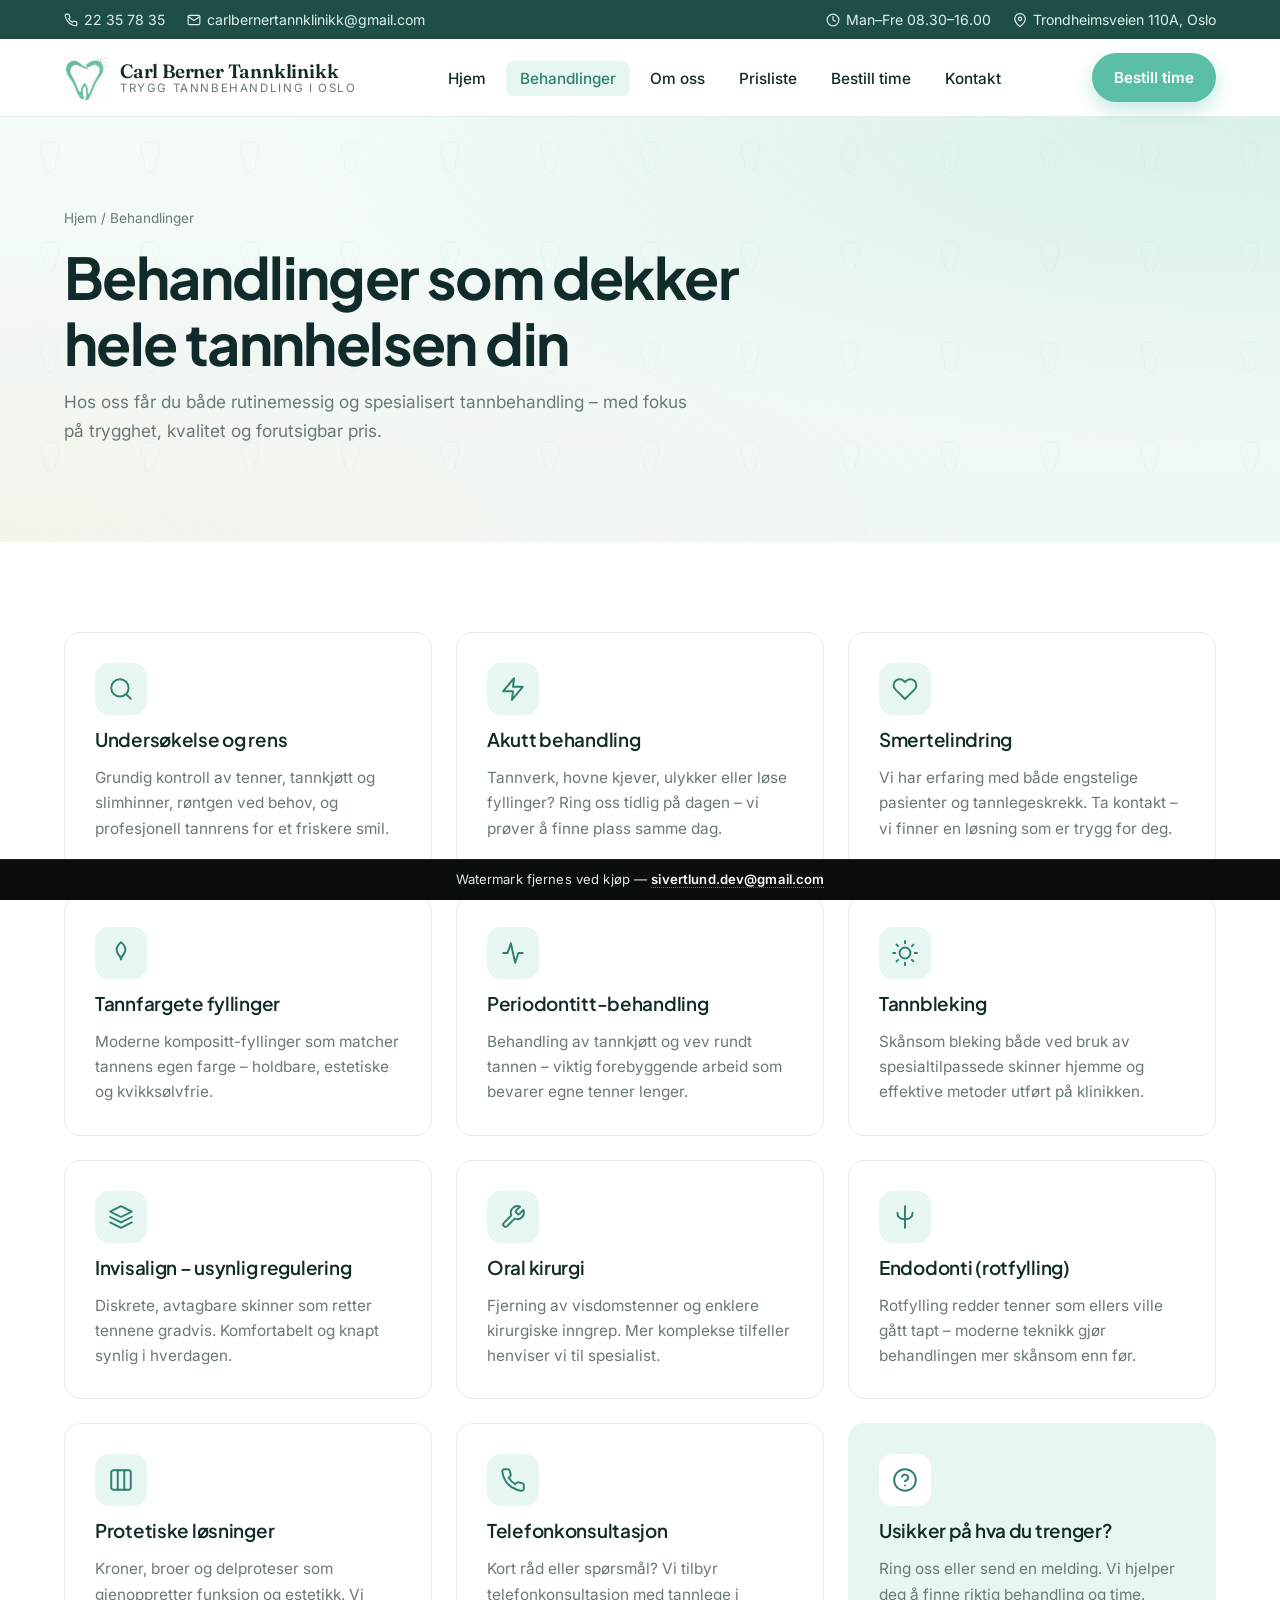
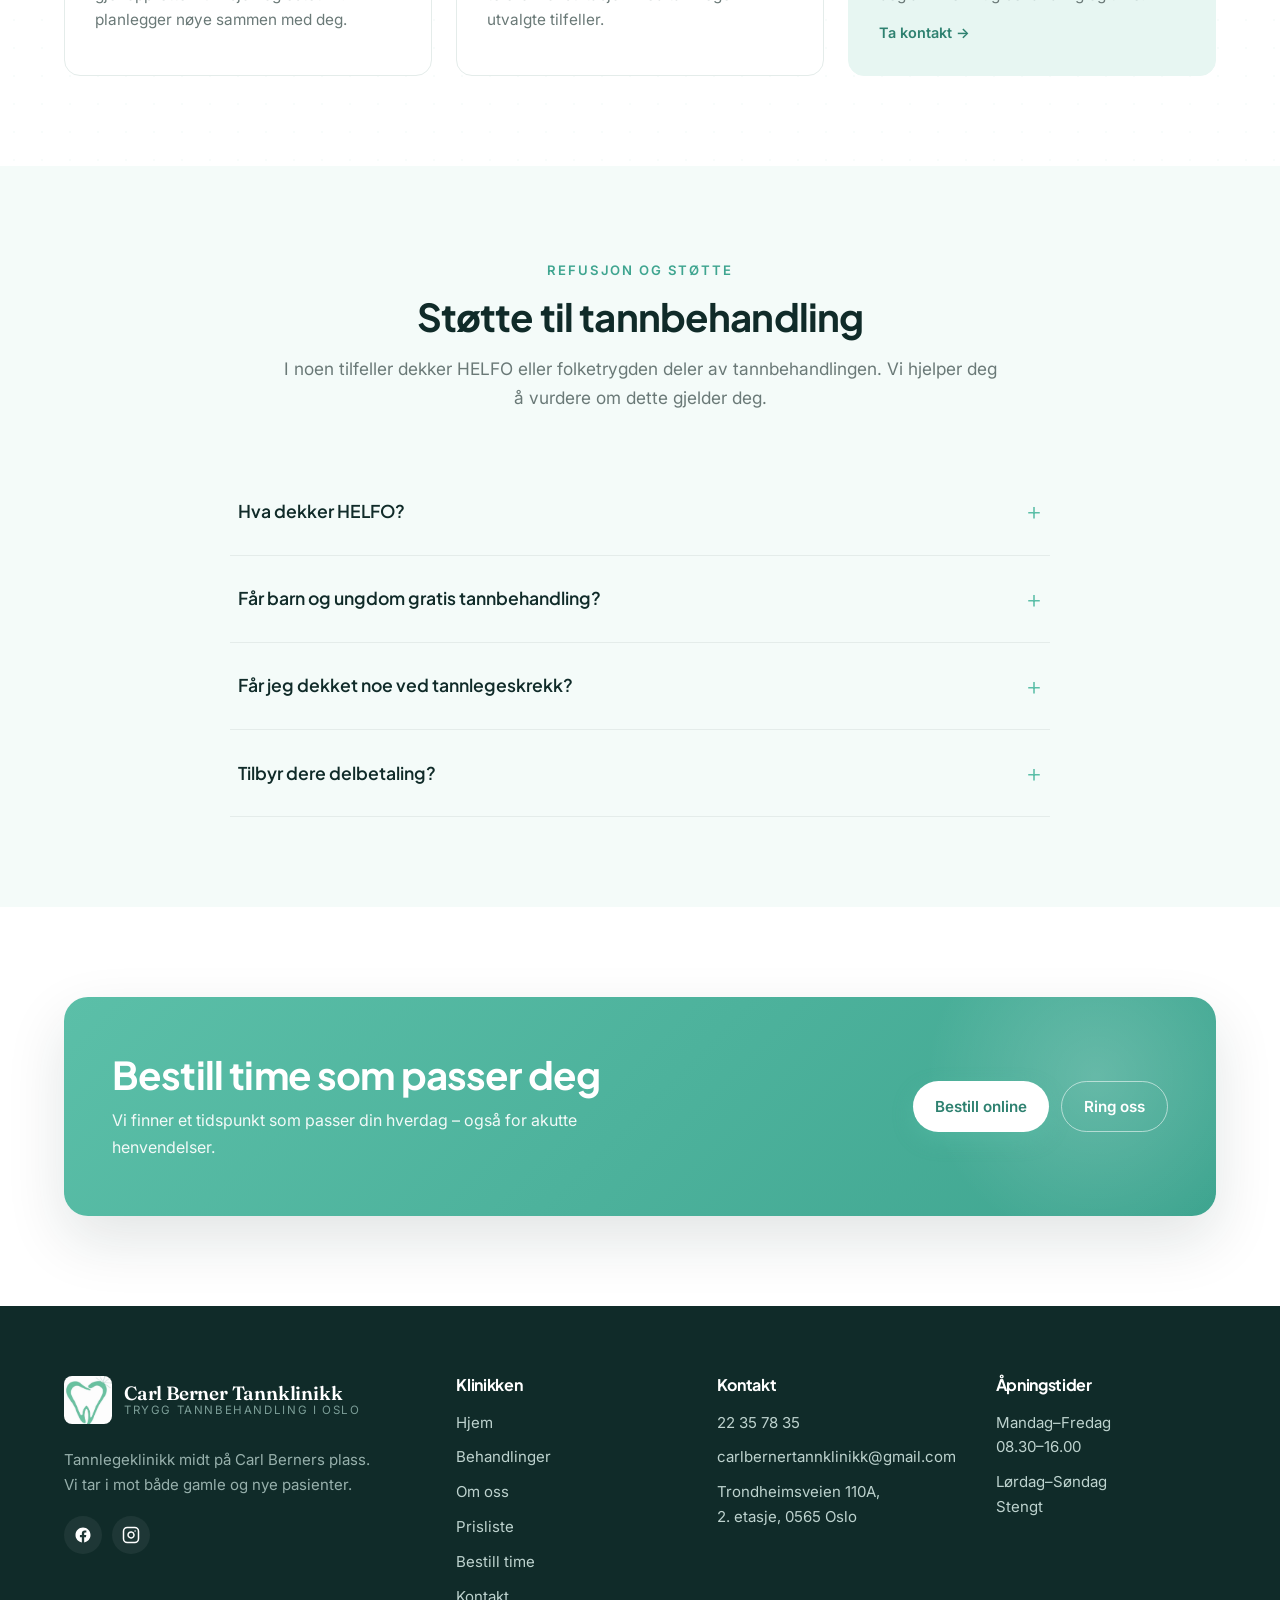
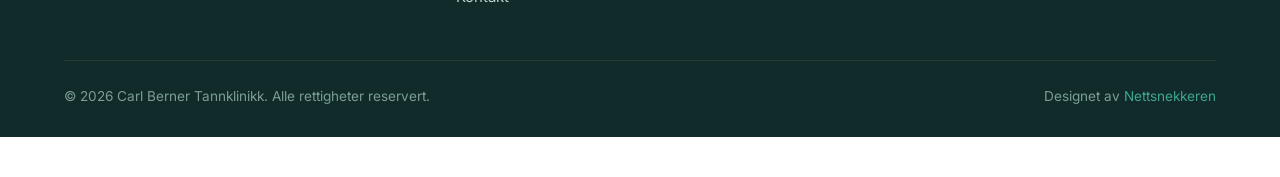
==== commit 1fcd9aa1: "Sticky watermark-bar nederst på hele siden - Mørk bar fester seg nederst på viewport på alle sider  " ====
--- a/behandlinger.html
+++ b/behandlinger.html
@@ -273,5 +273,6 @@
 
   <a class="floating-call" href="tel:+4722357835" aria-label="Ring oss"><svg viewBox="0 0 24 24" fill="none" stroke="currentColor" stroke-width="2" stroke-linecap="round" stroke-linejoin="round"><path d="M22 16.92v3a2 2 0 0 1-2.18 2 19.79 19.79 0 0 1-8.63-3.07 19.5 19.5 0 0 1-6-6 19.79 19.79 0 0 1-3.07-8.67A2 2 0 0 1 4.11 2h3a2 2 0 0 1 2 1.72c.13.96.37 1.9.72 2.81a2 2 0 0 1-.45 2.11L8.09 9.91a16 16 0 0 0 6 6l1.27-1.27a2 2 0 0 1 2.11-.45c.91.35 1.85.59 2.81.72A2 2 0 0 1 22 16.92z"/></svg></a>
   <script src="js/script.js"></script>
+  <div class="watermark-bar">Watermark fjernes ved kjøp — <a href="mailto:sivertlund.dev@gmail.com">sivertlund.dev@gmail.com</a></div>
 </body>
 </html>
--- a/css/style.css
+++ b/css/style.css
@@ -1799,10 +1799,37 @@
 .hide-mobile { display: initial; }
 @media (max-width: 700px) { .hide-mobile { display: none; } }
 
+/* ---------- Demo watermark bar ---------- */
+.watermark-bar {
+  position: fixed;
+  left: 0; right: 0; bottom: 0;
+  z-index: 100;
+  background: #0A0F0E;
+  color: #E0E6E5;
+  font-size: .82rem;
+  letter-spacing: .01em;
+  padding: 9px 24px;
+  text-align: center;
+  border-top: 1px solid rgba(255,255,255,0.08);
+  pointer-events: auto;
+}
+.watermark-bar a {
+  color: #fff;
+  font-weight: 600;
+  text-decoration: none;
+  border-bottom: 1px dotted rgba(255,255,255,0.4);
+}
+.watermark-bar a:hover { color: var(--primary); border-bottom-color: var(--primary); }
+body { padding-bottom: 40px; }
+@media (max-width: 600px) {
+  .watermark-bar { font-size: .75rem; padding: 8px 16px; }
+  body { padding-bottom: 36px; }
+}
+
 /* ---------- Floating phone ---------- */
 .floating-call {
   position: fixed;
-  bottom: 22px;
+  bottom: 60px;
   right: 22px;
   z-index: 90;
   width: 58px; height: 58px;
